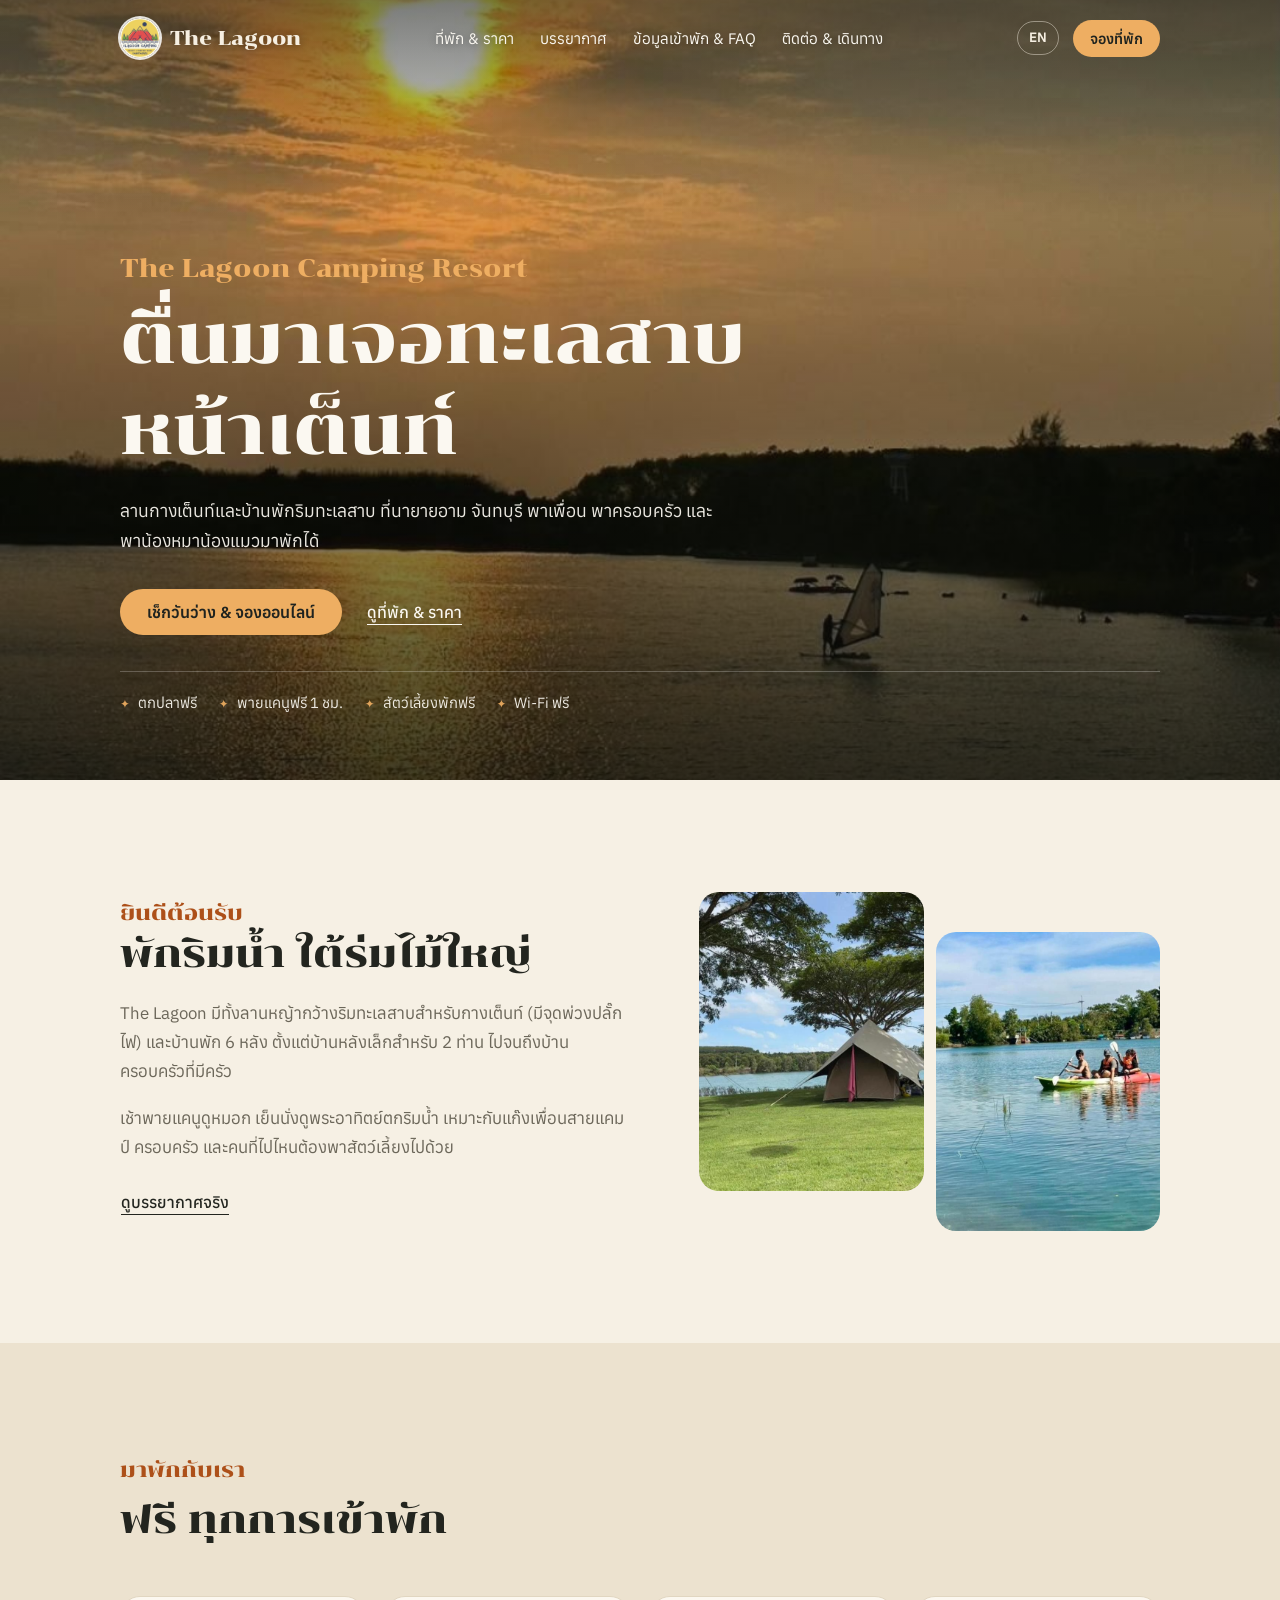
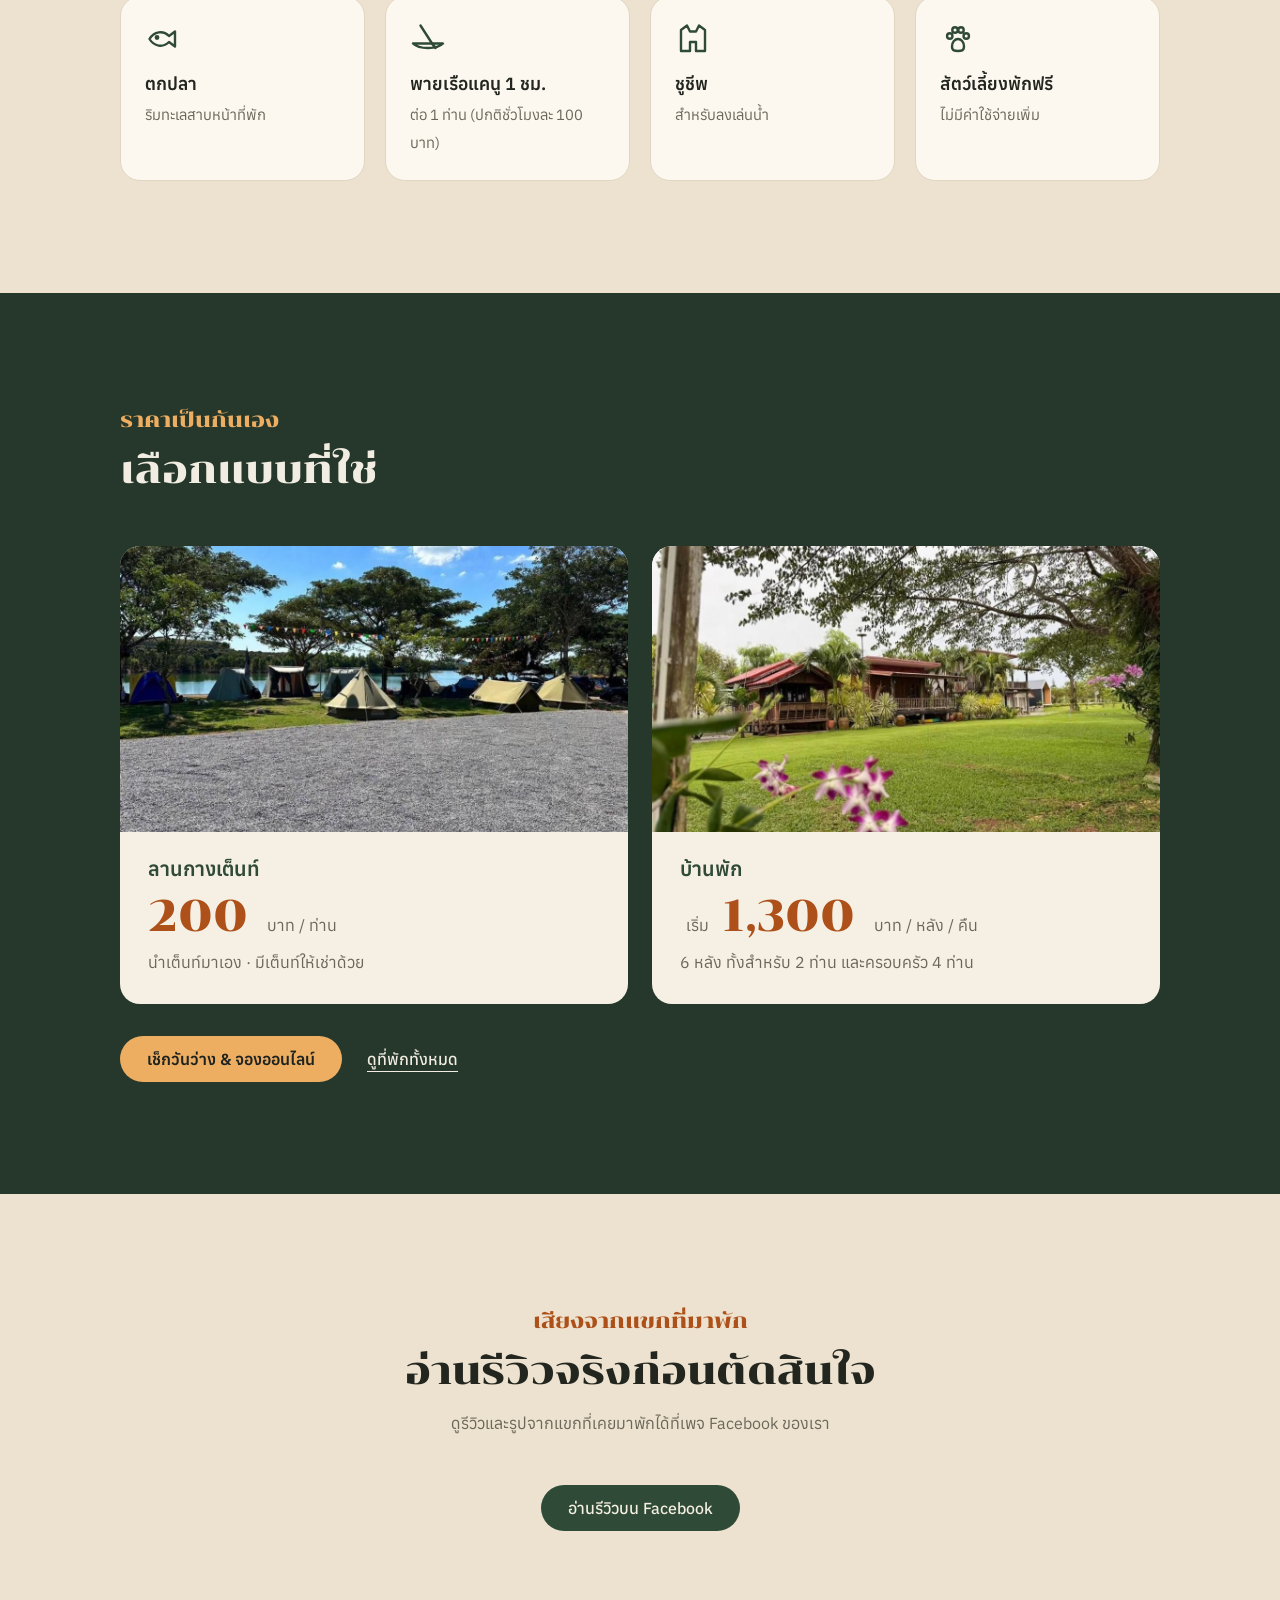
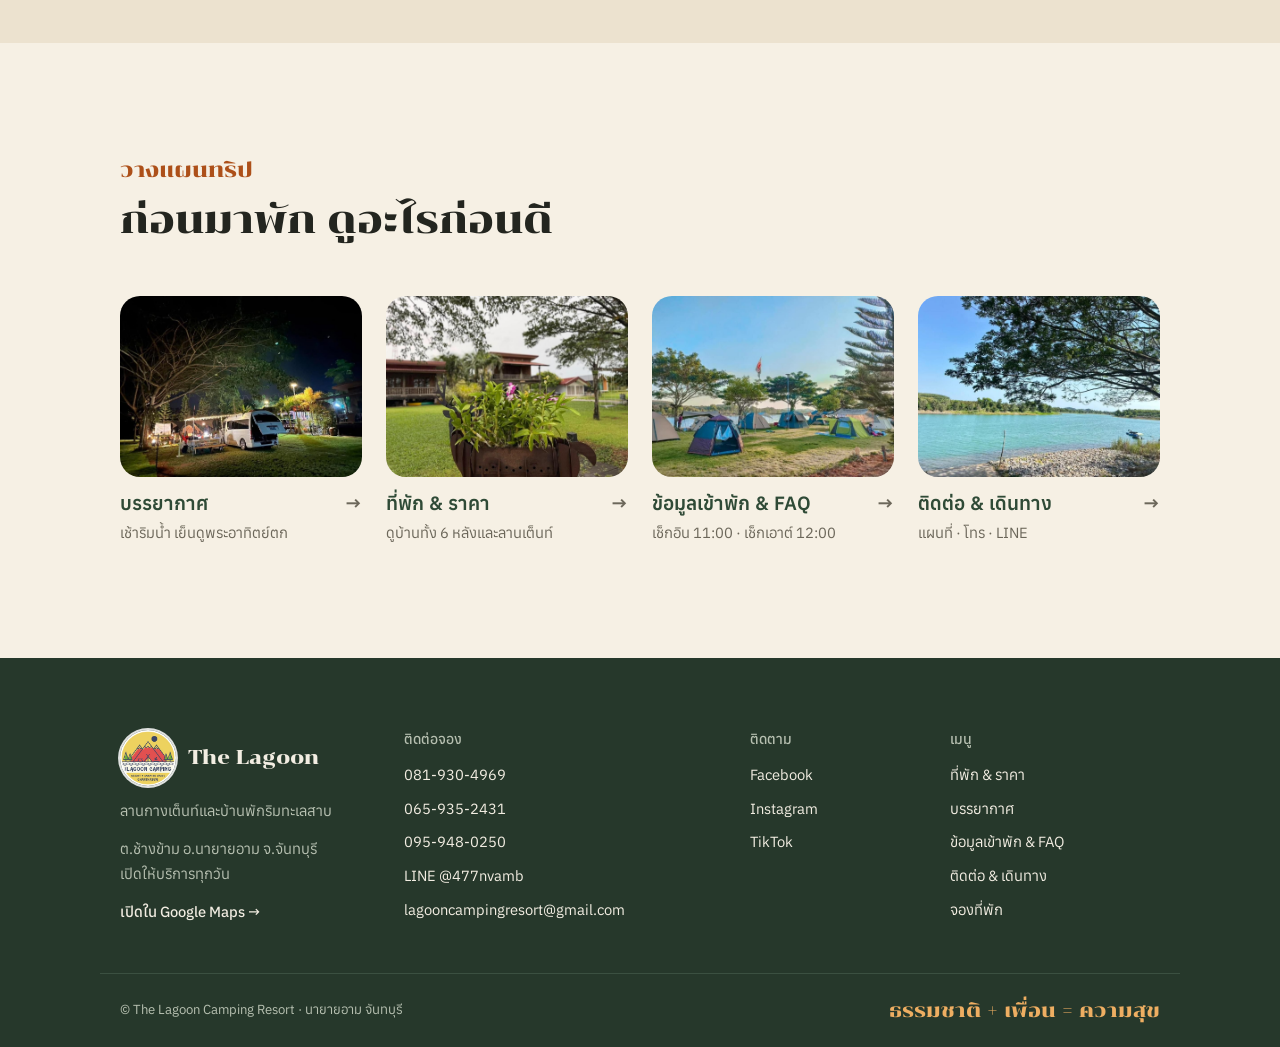
==== index.html @ 9f471dd5 "เว็บใหม่: หน้าภาษาไทย + ข้อมูลกลาง (data.js) + เมนูรวมไฟล์เดียว (layout.js) Co-Authored-By: Claude O" ====
<!doctype html>
<html lang="th">
<head>
  <meta charset="utf-8">
  <meta name="viewport" content="width=device-width, initial-scale=1">
  <title>The Lagoon Camping Resort | ลานกางเต็นท์และบ้านพักริมทะเลสาบ นายายอาม จันทบุรี</title>
  <meta name="description" content="ลานกางเต็นท์และบ้านพักริมทะเลสาบ ที่นายายอาม จันทบุรี ตกปลา พายแคนูฟรี พาสัตว์เลี้ยงมาพักได้ จองออนไลน์ หรือโทร 081-930-4969">
  <link rel="alternate" hreflang="th" href="https://lagooncamping.github.io/">
  <link rel="alternate" hreflang="en" href="https://lagooncamping.github.io/en/">
  <link rel="alternate" hreflang="x-default" href="https://lagooncamping.github.io/">
  <meta property="og:title" content="The Lagoon Camping Resort">
  <meta property="og:description" content="ลานกางเต็นท์และบ้านพักริมทะเลสาบ นายายอาม จันทบุรี">
  <meta property="og:image" content="https://lagooncamping.github.io/img/sunset.jpg">
  <meta property="og:type" content="website">
  <meta property="og:locale" content="th_TH">

  <link rel="icon" type="image/png" sizes="32x32" href="img/favicon-32.png">
  <link rel="icon" type="image/png" sizes="192x192" href="img/favicon-192.png">
  <link rel="apple-touch-icon" href="img/apple-touch-icon.png">
  <link rel="preconnect" href="https://fonts.googleapis.com">
  <link rel="preconnect" href="https://fonts.gstatic.com" crossorigin>
  <link rel="stylesheet" href="https://fonts.googleapis.com/css2?family=Anuphan:wght@300;400;500;600&family=Chonburi&display=swap">
  <link rel="stylesheet" href="css/style.css">

  <!-- ข้อมูลธุรกิจสำหรับ Google (ให้ขึ้นข้อมูลร้านในผลค้นหา) -->
  <script type="application/ld+json">
  {
    "@context": "https://schema.org",
    "@type": "Campground",
    "name": "The Lagoon Camping Resort",
    "description": "ลานกางเต็นท์และบ้านพักริมทะเลสาบ นายายอาม จันทบุรี",
    "url": "https://lagooncamping.github.io/",
    "image": "https://lagooncamping.github.io/img/sunset.jpg",
    "telephone": "+66819304969",
    "email": "lagooncampingresort@gmail.com",
    "address": {
      "@type": "PostalAddress",
      "addressLocality": "ช้างข้าม, นายายอาม",
      "addressRegion": "จันทบุรี",
      "addressCountry": "TH"
    },
    "hasMap": "https://goo.gl/maps/8mGhpGAEaRzAJNGq6",
    "checkinTime": "11:00",
    "checkoutTime": "12:00",
    "petsAllowed": true,
    "priceRange": "฿200–฿3,000",
    "amenityFeature": [
      { "@type": "LocationFeatureSpecification", "name": "Wi-Fi ฟรี", "value": true },
      { "@type": "LocationFeatureSpecification", "name": "เรือแคนู", "value": true },
      { "@type": "LocationFeatureSpecification", "name": "ตกปลา", "value": true }
    ],
    "sameAs": [
      "https://www.facebook.com/TheLagoonCampingResort",
      "https://www.instagram.com/thelagooncampingresort",
      "https://www.tiktok.com/@lagooncampingreso"
    ]
  }
  </script>
</head>
<!-- เมนูด้านบนและท้ายเว็บ สร้างโดย js/layout.js (แก้ที่นั่นที่เดียว) -->
<body data-page="home" data-root="">

  <header class="hero">
    <div class="wrap hero-text">
      <p class="hero-name">The Lagoon Camping Resort</p>
      <h1>ตื่นมาเจอ<span class="nw">ทะเลสาบ</span><br><span class="nw">หน้าเต็นท์</span></h1>
      <p class="lead">ลานกางเต็นท์และบ้านพักริมทะเลสาบ ที่<span class="nw">นายายอาม</span> <span class="nw">จันทบุรี</span> พาเพื่อน พาครอบครัว และพาน้องหมาน้องแมวมาพักได้</p>
      <div class="btns">
        <a class="btn btn-sun" href="booking.html">เช็กวันว่าง &amp; จองออนไลน์</a>
        <a class="btn btn-ghost" href="rooms.html">ดูที่พัก &amp; ราคา</a>
      </div>
      <ul class="hero-facts">
        <li>ตกปลาฟรี</li>
        <li>พายแคนูฟรี 1 ชม.</li>
        <li>สัตว์เลี้ยงพักฟรี</li>
        <li>Wi‑Fi ฟรี</li>
      </ul>
    </div>
  </header>

  <main>
    <!-- ===== แนะนำ ===== -->
    <section aria-labelledby="intro-h">
      <div class="wrap intro-grid">
        <div>
          <span class="eyebrow">ยินดีต้อนรับ</span>
          <h2 id="intro-h">พักริมน้ำ ใต้ร่มไม้ใหญ่</h2>
          <p>The Lagoon มีทั้งลานหญ้ากว้างริมทะเลสาบสำหรับกางเต็นท์ (มีจุดพ่วงปลั๊กไฟ) และบ้านพัก 6 หลัง ตั้งแต่บ้านหลังเล็กสำหรับ 2 ท่าน ไปจนถึงบ้านครอบครัวที่มีครัว</p>
          <p>เช้าพายแคนูดูหมอก เย็นนั่งดูพระอาทิตย์ตกริมน้ำ เหมาะกับแก๊งเพื่อนสายแคมป์ ครอบครัว และคนที่ไปไหนต้องพาสัตว์เลี้ยงไปด้วย</p>
          <div class="btns"><a class="btn btn-ghost" href="gallery.html">ดูบรรยากาศจริง</a></div>
        </div>
        <div class="intro-photos">
          <img src="img/bell-tent.jpg" alt="เต็นท์ใต้ต้นไม้ใหญ่ริมทะเลสาบ" loading="lazy">
          <img src="img/kayak.jpg" alt="พายเรือแคนูในทะเลสาบ" loading="lazy">
        </div>
      </div>
    </section>

    <!-- ===== ของฟรี ===== -->
    <section class="band" aria-labelledby="free-h">
      <div class="wrap">
        <div class="head">
          <span class="eyebrow">มาพักกับเรา</span>
          <h2 id="free-h">ฟรี ทุกการเข้าพัก</h2>
        </div>
        <div class="free-items">
          <div class="item">
            <svg viewBox="0 0 24 24" fill="none" stroke="currentColor" stroke-width="1.6" stroke-linecap="round" stroke-linejoin="round" aria-hidden="true"><path d="M3 12c3-5 9-6 13-2l4-3v10l-4-3c-4 4-10 3-13-2z"/><circle cx="8" cy="11" r=".8"/></svg>
            <strong>ตกปลา</strong><span>ริมทะเลสาบหน้าที่พัก</span>
          </div>
          <div class="item">
            <svg viewBox="0 0 24 24" fill="none" stroke="currentColor" stroke-width="1.6" stroke-linecap="round" stroke-linejoin="round" aria-hidden="true"><path d="M2 15c4 4 16 4 20 0z"/><path d="M7 3l9 14M15 15l2 3"/></svg>
            <strong>พายเรือแคนู 1 ชม.</strong><span>ต่อ 1 ท่าน (ปกติชั่วโมงละ 100 บาท)</span>
          </div>
          <div class="item">
            <svg viewBox="0 0 24 24" fill="none" stroke="currentColor" stroke-width="1.6" stroke-linecap="round" stroke-linejoin="round" aria-hidden="true"><path d="M8 3L4 6v14h6v-6h4v6h6V6l-4-3-2 4h-4z"/></svg>
            <strong>ชูชีพ</strong><span>สำหรับลงเล่นน้ำ</span>
          </div>
          <div class="item">
            <svg viewBox="0 0 24 24" fill="none" stroke="currentColor" stroke-width="1.6" stroke-linecap="round" stroke-linejoin="round" aria-hidden="true"><circle cx="6.5" cy="10" r="1.8"/><circle cx="10" cy="6" r="1.8"/><circle cx="14" cy="6" r="1.8"/><circle cx="17.5" cy="10" r="1.8"/><path d="M8 17c0-3 2-5 4-5s4 2 4 5-2 3-4 3-4 0-4-3z"/></svg>
            <strong>สัตว์เลี้ยงพักฟรี</strong><span>ไม่มีค่าใช้จ่ายเพิ่ม</span>
          </div>
        </div>
      </div>
    </section>

    <!-- ===== ราคาแบบย่อ (ตัวเลขเติมจาก js/data.js) ===== -->
    <section class="rates" aria-labelledby="rates-h">
      <div class="wrap">
        <div class="head">
          <span class="eyebrow">ราคาเป็นกันเอง</span>
          <h2 id="rates-h">เลือกแบบที่ใช่</h2>
        </div>
        <div class="rate-cards">
          <a class="rate-card" href="rooms.html#camping">
            <img src="img/tent-field.jpg" alt="ลานกางเต็นท์ริมทะเลสาบ" loading="lazy">
            <div>
              <h3>ลานกางเต็นท์</h3>
              <p class="baht"><span data-fill="camping">200</span> <small>บาท / ท่าน</small></p>
              <p>นำเต็นท์มาเอง · มีเต็นท์ให้เช่าด้วย</p>
            </div>
          </a>
          <a class="rate-card" href="rooms.html#houses">
            <img src="img/houses.jpg" alt="บ้านพักไม้ริมสนามหญ้า" loading="lazy">
            <div>
              <h3>บ้านพัก</h3>
              <p class="baht"><small>เริ่ม</small> <span data-fill="from">1,300</span> <small>บาท / หลัง / คืน</small></p>
              <p>6 หลัง ทั้งสำหรับ 2 ท่าน และครอบครัว 4 ท่าน</p>
            </div>
          </a>
        </div>
        <div class="btns">
          <a class="btn btn-sun" href="booking.html">เช็กวันว่าง &amp; จองออนไลน์</a>
          <a class="btn btn-ghost" href="rooms.html">ดูที่พักทั้งหมด</a>
        </div>
      </div>
    </section>

    <!-- ===== รีวิว: ลิงก์ไปรีวิวจริงบน Facebook (ห้ามแต่งรีวิวขึ้นเอง) ===== -->
    <section class="reviews band" aria-labelledby="reviews-h">
      <div class="wrap">
        <div class="head">
          <span class="eyebrow">เสียงจากแขกที่มาพัก</span>
          <h2 id="reviews-h">อ่านรีวิวจริงก่อนตัดสินใจ</h2>
          <p>ดูรีวิวและรูปจากแขกที่เคยมาพักได้ที่เพจ Facebook ของเรา</p>
        </div>
        <div class="btns">
          <a class="btn btn-primary" href="https://www.facebook.com/TheLagoonCampingResort/reviews" target="_blank" rel="noopener">อ่านรีวิวบน Facebook</a>
        </div>
      </div>
    </section>

    <!-- ===== การ์ดลิงก์ไปหน้าอื่น ===== -->
    <section aria-labelledby="explore-h">
      <div class="wrap">
        <div class="head">
          <span class="eyebrow">วางแผนทริป</span>
          <h2 id="explore-h">ก่อนมาพัก ดูอะไรก่อนดี</h2>
        </div>
        <div class="teasers">
          <a class="teaser" href="gallery.html">
            <img src="img/night.jpg" alt="ลานแคมป์ยามค่ำคืนประดับไฟ" loading="lazy">
            <h3>บรรยากาศ</h3>
            <p>เช้าริมน้ำ เย็นดูพระอาทิตย์ตก</p>
          </a>
          <a class="teaser" href="rooms.html">
            <img src="img/house-orchid.jpg" alt="บ้านพักไม้" loading="lazy">
            <h3>ที่พัก &amp; ราคา</h3>
            <p>ดูบ้านทั้ง 6 หลังและลานเต็นท์</p>
          </a>
          <a class="teaser" href="stay.html">
            <img src="img/tents-lawn.jpg" alt="ลานเต็นท์ยามเช้าริมทะเลสาบ" loading="lazy">
            <h3>ข้อมูลเข้าพัก &amp; FAQ</h3>
            <p>เช็กอิน <span data-fill="checkin">11:00</span> · เช็กเอาต์ <span data-fill="checkout">12:00</span></p>
          </a>
          <a class="teaser" href="contact.html">
            <img src="img/lake-view.jpg" alt="วิวทะเลสาบน้ำสีฟ้าใต้ร่มไม้" loading="lazy">
            <h3>ติดต่อ &amp; เดินทาง</h3>
            <p>แผนที่ · โทร · LINE</p>
          </a>
        </div>
      </div>
    </section>
  </main>

  <script src="js/data.js"></script>
  <script src="js/layout.js"></script>
</body>
</html>
---- css/style.css ----
/* =========================================================
   The Lagoon Camping Resort — สไตล์หลัก (โทนอบอุ่น ธรรมชาติ)
   สีทั้งหมดอยู่ใน :root ด้านล่าง แก้ที่นี่ที่เดียวเปลี่ยนทั้งเว็บ
   ========================================================= */

:root {
  --bg: #f6f0e4;        /* ครีมผ้าเต็นท์ */
  --surface: #fcf8f0;   /* พื้นการ์ด */
  --sand: #ece2cf;      /* พื้นแถบสลับ สีทราย */
  --ink: #23251f;       /* ตัวหนังสือหลัก */
  --muted: #6c675a;     /* ตัวหนังสือรอง */
  --line: #e1d6c1;      /* เส้นแบ่ง */
  --forest: #2f4a36;    /* เขียวป่า: ลิงก์ ปุ่มหลัก */
  --wood: #7b5a3c;      /* น้ำตาลไม้ */
  --plate: #26382b;     /* พื้นท้ายเว็บ/แถบราคา */
  --plate-ink: #f2ede2;
  --plate-muted: #b7c0b1;
  --plate-line: #3b5041;
  --sun: #eeae62;       /* ส้มพระอาทิตย์ตก: ปุ่มจอง */
  --clay: #ad5019;      /* ส้มดินเผา: ตัวเลขราคา หัวข้อเล็ก */
  --nav-bg: #213a2b;
  --nav-ink: #f6efe2;
  --radius: 20px;

  --font: "Anuphan", "IBM Plex Sans Thai", system-ui, -apple-system, "Segoe UI", sans-serif;
  --font-display: "Chonburi", "Anuphan", serif;
  color-scheme: light;
}
/* หน้าภาษาอังกฤษ: หัวข้อใช้ฟอนต์ Fraunces (serif อบอุ่น) */
:root:lang(en) { --font-display: "Fraunces", Georgia, serif; }

@media (prefers-color-scheme: dark) {
  :root {
    --bg: #141613;
    --surface: #1c1f1b;
    --sand: #191c18;
    --ink: #ece8df;
    --muted: #a8a596;
    --line: #2f332d;
    --forest: #a3c6a1;
    --wood: #c9a27c;
    --plate: #1c1f1b;
    --plate-ink: #ece8df;
    --plate-muted: #a8a596;
    --plate-line: #2f332d;
    --clay: #eb9a5c;
    --nav-bg: #10130f;
    --nav-ink: #ece8df;
    color-scheme: dark;
  }
}

/* ---------- พื้นฐาน ---------- */
* { box-sizing: border-box; }
[hidden] { display: none !important; }
html { scroll-behavior: smooth; scroll-padding-top: 72px; }
body {
  margin: 0;
  background: var(--bg);
  color: var(--ink);
  font-family: var(--font);
  font-size: 16px;
  line-height: 1.75;
  -webkit-font-smoothing: antialiased;
}
img { max-width: 100%; }
a { color: var(--forest); }
:focus-visible { outline: 2px solid var(--forest); outline-offset: 3px; border-radius: 2px; }
.wrap { max-width: 1080px; margin: 0 auto; padding-inline: 20px; }

h1, h2, h3 { line-height: 1.3; text-wrap: balance; margin: 0; font-weight: 500; }
h1, h2 { font-family: var(--font-display); font-weight: 400; line-height: 1.4; }
h2 { font-size: clamp(1.6rem, 4vw, 2.4rem); }
:lang(en) h1, :lang(en) h2 { font-weight: 500; line-height: 1.2; letter-spacing: -.01em; }
section { padding-block: clamp(64px, 10vw, 112px); }
main > section + section { border-top: 1px solid var(--line); }
main > .band + section, main > section + .band { border-top: 0; }

.eyebrow { font-family: var(--font-display); font-size: clamp(1.1rem, 2.4vw, 1.3rem); line-height: 1.4; color: var(--clay); }
/* ภาษาอังกฤษ: หัวข้อเล็กตัวพิมพ์ใหญ่ยืดระยะ (ภาษาไทยห้ามยืด สระจะลอย) */
.eyebrow:lang(en) { font-family: var(--font); font-size: .78rem; font-weight: 600; letter-spacing: .16em; text-transform: uppercase; }
.nw { white-space: nowrap; }
.head { display: flex; flex-direction: column; gap: 10px; margin-bottom: 48px; max-width: 660px; }
.head p { color: var(--muted); margin: 0; }

/* ---------- ปุ่ม ---------- */
.btns { display: flex; flex-wrap: wrap; gap: 12px 24px; align-items: center; }
.btn {
  display: inline-flex; align-items: center; gap: 8px;
  padding: 12px 26px; border-radius: 999px;
  font: 500 1rem var(--font); text-decoration: none;
  border: 1px solid transparent; cursor: pointer; transition: opacity .2s;
}
.btn-primary { background: var(--forest); color: var(--bg); }
.btn-primary:hover { opacity: .88; }
.btn-sun { background: var(--sun); color: #1f231f; font-weight: 600; }
.btn-ghost { padding-inline: 0; color: var(--ink); text-decoration: underline; text-underline-offset: 6px; text-decoration-thickness: 1px; }
.btn-small { padding: 8px 16px; font-size: .9rem; }

/* ---------- เมนูด้านบน (สร้างโดย js/layout.js) ---------- */
.nav { position: sticky; top: 0; z-index: 10; background: var(--nav-bg); color: var(--nav-ink); transition: transform .25s ease; }
.nav :focus-visible { outline-color: var(--nav-ink); }
.nav.is-hidden { transform: translateY(-100%); }
.nav .wrap { display: flex; align-items: center; justify-content: space-between; gap: 16px; padding-block: 12px; }
.brand { font-family: "Chonburi", serif; font-size: 1.25rem; text-decoration: none; color: var(--ink); display: inline-flex; align-items: center; gap: 10px; }
.brand::before {
  content: ""; flex: none; width: 40px; height: 40px; border-radius: 50%;
  background: url(../img/favicon-192.png) center / cover no-repeat;
  box-shadow: 0 0 0 2px rgba(255, 255, 255, .85);
}
.nav .brand { color: var(--nav-ink); }
.nav ul { display: flex; gap: 26px; list-style: none; margin: 0; padding: 0; }
.nav ul a { text-decoration: none; color: color-mix(in srgb, var(--nav-ink) 80%, transparent); font-size: .95rem; white-space: nowrap; }
.nav ul a:hover { color: var(--nav-ink); }
.nav ul a[aria-current="page"] { color: var(--nav-ink); text-decoration: underline 2px var(--sun); text-underline-offset: 8px; }
.nav-end { display: flex; align-items: center; gap: 14px; }
.nav .btn-primary { background: var(--sun); color: #1f231f; font-weight: 600; }
.lang {
  color: var(--nav-ink); text-decoration: none; font-size: .85rem; font-weight: 600;
  border: 1px solid color-mix(in srgb, var(--nav-ink) 45%, transparent); border-radius: 999px; padding: 4px 11px;
}
.lang:hover { background: color-mix(in srgb, var(--nav-ink) 14%, transparent); }

/* หน้าแรก: เมนูโปร่งใสลอยบนรูปปก */
.nav-over { position: fixed; left: 0; right: 0; background: transparent; transition: transform .25s ease, background-color .3s ease, box-shadow .3s ease; }
.nav-over .wrap { padding-block: 18px; transition: padding .3s ease; }
.nav-over.is-solid { background: var(--nav-bg); box-shadow: 0 2px 16px rgba(0,0,0,.18); }
.nav-over.is-solid .wrap { padding-block: 12px; }
.nav-over:not(.is-solid) .brand, .nav-over:not(.is-solid) ul a { text-shadow: 0 1px 8px rgba(0,0,0,.4); }
.nav-over:not(.is-solid) ul a { color: #fbf8f1; }

/* มือถือ: เมนูย้ายลงแถวที่สอง เลื่อนซ้าย-ขวาได้ */
@media (max-width: 900px) {
  .nav .wrap { flex-wrap: wrap; row-gap: 0; padding-block: 8px 2px; }
  .nav-over .wrap, .nav-over.is-solid .wrap { padding-block: 8px 2px; }
  .nav .btn-small { padding: 6px 14px; }
  .nav ul { order: 3; width: 100%; gap: 18px; overflow-x: auto; scrollbar-width: none; padding-block: 4px 6px; }
  .nav ul::-webkit-scrollbar { display: none; }
  .nav ul a { font-size: .88rem; }
}
@media (max-width: 380px) { .brand { font-size: 1.1rem; } .brand::before { width: 34px; height: 34px; } .nav-end { gap: 8px; } }

/* ---------- ปุ่มติดต่อลอย (มือถือเท่านั้น) ---------- */
.fab { display: none; }
@media (max-width: 720px) {
  .fab {
    position: fixed; right: 14px; bottom: calc(14px + env(safe-area-inset-bottom)); z-index: 15;
    display: flex; gap: 8px;
  }
  .fab a {
    display: inline-flex; align-items: center; gap: 6px; padding: 10px 16px; border-radius: 999px;
    background: var(--forest); color: var(--bg); text-decoration: none; font-weight: 600; font-size: .92rem;
    box-shadow: 0 6px 20px rgba(0,0,0,.22);
  }
  .fab .fab-line { background: #06c755; color: #fff; }
  .fab svg { width: 18px; height: 18px; }
  .site-footer { padding-bottom: 72px; }
}

/* ---------- ภาพปก ---------- */
.hero {
  position: relative; overflow: hidden;
  min-height: min(90svh, 780px);
  display: flex; align-items: flex-end;
  background: #1a1a14 url(../img/sunset.jpg) center 40% / cover no-repeat;
  color: #fbf8f1;
}
.hero::before {
  content: ""; position: absolute; inset: 0;
  background:
    linear-gradient(to bottom, rgba(12,14,10,.55), rgba(12,14,10,0) 28%),
    linear-gradient(to top, rgba(12,14,10,.78), rgba(12,14,10,.2) 60%, rgba(12,14,10,0));
}
.hero-text { position: relative; z-index: 2; width: 100%; padding-block: 140px 64px; }
.hero-name { margin: 0 0 6px; font-family: var(--font-display); font-size: clamp(1.2rem, 3vw, 1.6rem); color: var(--sun); line-height: 1.4; }
.hero-name:lang(en), :lang(en) .hero-name { font-style: italic; }
.hero h1 { font-size: clamp(2.2rem, 7vw, 4.4rem); line-height: 1.3; color: #fbf8f1; }
.hero .lead { font-size: 1.1rem; margin: 20px 0 32px; max-width: 34em; opacity: .93; }
.hero .btn-ghost { color: #fbf8f1; }
/* แถบจุดเด่นใต้ปุ่ม */
.hero-facts { display: flex; flex-wrap: wrap; gap: 6px 22px; list-style: none; margin: 36px 0 0; padding: 18px 0 0; border-top: 1px solid rgba(255,255,255,.25); font-size: .92rem; opacity: .92; }
.hero-facts li::before { content: "✦"; color: var(--sun); margin-right: 8px; font-size: .8em; }

/* ---------- แนะนำสั้นๆ (หน้าแรก) ---------- */
.intro-grid { display: grid; grid-template-columns: 1.1fr 1fr; gap: clamp(32px, 6vw, 72px); align-items: center; }
@media (max-width: 820px) { .intro-grid { grid-template-columns: 1fr; } }
.intro-grid p { color: var(--muted); font-size: 1.05rem; }
.intro-photos { display: grid; grid-template-columns: 1fr 1fr; gap: 12px; }
.intro-photos img { width: 100%; aspect-ratio: 3 / 4; object-fit: cover; border-radius: var(--radius); display: block; }
.intro-photos img:last-child { margin-top: 40px; }

/* ---------- ของฟรี / กิจกรรม ---------- */
.free-items { display: grid; grid-template-columns: repeat(4, 1fr); gap: 20px; }
@media (max-width: 900px) { .free-items { grid-template-columns: repeat(2, 1fr); gap: 16px; } }
@media (max-width: 420px) { .free-items { grid-template-columns: 1fr; gap: 12px; } }
.item { min-width: 0; padding: 24px; background: var(--surface); border: 1px solid var(--line); border-radius: var(--radius); }
.item svg { display: block; width: 36px; height: 36px; margin-bottom: 12px; color: var(--forest); }
.item strong { display: block; font-weight: 600; font-size: 1.1rem; }
.item span { color: var(--muted); font-size: .92rem; }

/* แถบพื้นสีทราย */
.band { background: var(--sand); }

/* ---------- ราคาแบบย่อ (แถบสีเขียว) ---------- */
.rates { background: var(--plate); color: var(--plate-ink); }
.rates .eyebrow { color: var(--sun); }
.rates h2 { color: var(--plate-ink); }
.rate-cards { display: grid; grid-template-columns: repeat(2, 1fr); gap: 24px; }
@media (max-width: 720px) { .rate-cards { grid-template-columns: 1fr; } }
.rate-card { display: flex; flex-direction: column; min-width: 0; overflow: hidden; background: var(--bg); color: var(--ink); border-radius: var(--radius); text-decoration: none; }
.rate-card img { width: 100%; aspect-ratio: 16 / 9; object-fit: cover; display: block; transition: opacity .3s; }
.rate-card:hover img { opacity: .9; }
.rate-card div { padding: 24px 28px 28px; }
.rate-card h3 { font-size: 1.25rem; font-weight: 600; color: var(--forest); }
.rate-card .baht { margin: 4px 0; font-family: var(--font-display); font-size: clamp(2.2rem, 5vw, 2.8rem); line-height: 1.3; color: var(--clay); }
.rate-card .baht small { font-family: var(--font); font-size: 1rem; color: var(--muted); }
.rate-card p { margin: 0; color: var(--muted); }
.rates .btns { margin-top: 32px; }
.rates .btn-ghost { color: var(--plate-ink); }

/* ---------- การ์ดลิงก์ ---------- */
.teasers { display: grid; grid-template-columns: repeat(4, 1fr); gap: 40px 24px; }
@media (max-width: 900px) { .teasers { grid-template-columns: repeat(2, 1fr); } }
@media (max-width: 540px) { .teasers { grid-template-columns: 1fr; } }
.teaser { display: block; min-width: 0; text-decoration: none; color: var(--ink); }
.teaser img { width: 100%; aspect-ratio: 4 / 3; object-fit: cover; border-radius: var(--radius); display: block; margin-bottom: 14px; transition: opacity .3s; }
.teaser:hover img { opacity: .85; }
.teaser h3 { display: flex; justify-content: space-between; gap: 12px; font-size: 1.2rem; font-weight: 600; color: var(--forest); }
.teaser h3::after { content: "→"; color: var(--muted); transition: transform .2s; }
.teaser:hover h3::after { transform: translateX(4px); color: var(--ink); }
.teaser p { margin: 4px 0 0; color: var(--muted); font-size: .92rem; }

/* ---------- รีวิว (ลิงก์ไปหน้ารีวิวจริงบน Facebook) ---------- */
.reviews { text-align: center; }
.reviews .head { margin-inline: auto; align-items: center; }
.reviews .btns { justify-content: center; }
.stars { font-size: 1.6rem; letter-spacing: .2em; color: var(--sun); }

/* ---------- หน้าย่อย ---------- */
.page h1 { font-size: clamp(1.8rem, 5vw, 2.6rem); color: var(--forest); }
.page > section:first-child { padding-top: clamp(40px, 7vw, 72px); }
.next {
  display: flex; flex-wrap: wrap; align-items: center; justify-content: space-between; gap: 16px 24px;
  margin-top: 64px; padding-top: 32px; border-top: 1px solid var(--line);
}
.next p { margin: 0; color: var(--muted); }

/* ---------- ที่พัก & ราคา ---------- */
.camp { display: grid; grid-template-columns: 1fr 1fr; gap: clamp(28px, 5vw, 56px); align-items: center; }
@media (max-width: 820px) { .camp { grid-template-columns: 1fr; } }
.camp img { width: 100%; aspect-ratio: 4 / 3; object-fit: cover; border-radius: var(--radius); display: block; }
.board h2, .board h3 { font-family: var(--font-display); font-size: 1.45rem; font-weight: 400; color: var(--forest); margin-bottom: 2px; }
.board .sub { color: var(--muted); font-size: .92rem; margin: 0 0 12px; }
.row { display: grid; grid-template-columns: 1fr auto; gap: 2px 16px; padding-block: 16px; border-top: 1px solid var(--line); }
.row .name { font-weight: 500; }
.row .detail { grid-column: 1 / -1; color: var(--muted); font-size: .9rem; }
.baht { font-variant-numeric: tabular-nums; white-space: nowrap; color: var(--clay); }
.row .baht { font-size: 1.2rem; font-weight: 600; }
.baht small { color: var(--muted); font-size: .8rem; font-weight: 400; margin-left: 6px; }

.rooms { display: grid; grid-template-columns: repeat(auto-fill, minmax(290px, 1fr)); gap: 40px 24px; }
.room { display: flex; flex-direction: column; min-width: 0; background: var(--surface); border: 1px solid var(--line); border-radius: var(--radius); overflow: hidden; }
.room img { width: 100%; aspect-ratio: 4 / 3; object-fit: cover; display: block; }
.room-body { padding: 20px 22px 22px; display: flex; flex-direction: column; gap: 6px; flex: 1; }
.room h3 { font-size: 1.25rem; font-weight: 600; color: var(--forest); }
.room .meta { display: flex; flex-wrap: wrap; gap: 6px; margin: 2px 0 4px; padding: 0; list-style: none; }
.room .meta li { font-size: .82rem; color: var(--wood); background: color-mix(in srgb, var(--wood) 12%, transparent); padding: 2px 10px; border-radius: 999px; }
.room .count { font-size: .85rem; color: var(--muted); margin: 0; }
.room .price { margin: auto 0 0; padding-top: 12px; display: flex; justify-content: space-between; align-items: baseline; gap: 12px; flex-wrap: wrap; }
.room .price .baht { font-family: var(--font-display); font-size: 1.7rem; }
.note { margin-top: 40px; font-size: .9rem; color: var(--muted); border-left: 2px solid var(--forest); padding-left: 16px; }

/* ---------- แกลเลอรี ---------- */
.gallery { display: grid; grid-template-columns: repeat(4, 1fr); grid-auto-rows: 200px; gap: 12px; }
.gallery figure { margin: 0; position: relative; overflow: hidden; border-radius: var(--radius); min-width: 0; }
.gallery img { width: 100%; height: 100%; object-fit: cover; display: block; transition: transform .8s ease; }
.gallery figure:hover img { transform: scale(1.03); }
.gallery figcaption { position: absolute; inset: auto 0 0 0; padding: 28px 12px 10px; background: linear-gradient(to top, rgba(0,0,0,.55), transparent); color: #fff; font-size: .82rem; pointer-events: none; }
.gallery .big { grid-column: span 2; grid-row: span 2; }
.gallery .wide { grid-column: span 2; }
@media (max-width: 720px) { .gallery { grid-template-columns: repeat(2, 1fr); grid-auto-rows: 150px; } }

/* ---------- ข้อมูลเข้าพัก ---------- */
.stay-grid { display: grid; grid-template-columns: repeat(auto-fit, minmax(240px, 1fr)); gap: 48px; }
.stay-grid > div { min-width: 0; }
.label { font-size: .88rem; font-weight: 500; color: var(--muted); margin-bottom: 16px; font-family: var(--font); }
.ticks { list-style: none; margin: 0; padding: 0; }
.ticks li { padding-block: 10px; border-bottom: 1px solid var(--line); }
.ticks li:first-child { padding-top: 0; }
.times { display: grid; grid-template-columns: auto 1fr; gap: 10px 20px; align-items: baseline; margin: 0; }
.times dt { font-family: var(--font-display); font-size: 1.6rem; font-variant-numeric: tabular-nums; color: var(--forest); }
.times dd { margin: 0; color: var(--muted); }

/* FAQ: กดเปิด-ปิดได้ */
.faq { max-width: 760px; }
.faq details { border-bottom: 1px solid var(--line); }
.faq summary {
  list-style: none; cursor: pointer; padding: 18px 40px 18px 0; position: relative;
  font-weight: 500; font-size: 1.05rem;
}
.faq summary::-webkit-details-marker { display: none; }
.faq summary::after {
  content: "+"; position: absolute; right: 4px; top: 50%; transform: translateY(-50%);
  font-size: 1.5rem; color: var(--clay); transition: transform .2s;
}
.faq details[open] summary::after { transform: translateY(-50%) rotate(45deg); }
.faq details p { margin: 0 0 20px; color: var(--muted); }

/* ---------- ติดต่อ ---------- */
.contact-grid { display: grid; grid-template-columns: 1fr 1fr; gap: 64px; }
@media (max-width: 820px) { .contact-grid { grid-template-columns: 1fr; gap: 48px; } }
.card { min-width: 0; }
.phones { list-style: none; margin: 0 0 32px; padding: 0; display: grid; gap: 8px; }
.phones li { display: flex; justify-content: space-between; align-items: center; gap: 12px; flex-wrap: wrap; }
.phones a { font-size: 1.5rem; text-decoration: none; color: var(--ink); font-variant-numeric: tabular-nums; }
.phones a:hover { color: var(--forest); }
.copy { font: .82rem var(--font); border: 1px solid var(--line); background: transparent; color: var(--muted); padding: 4px 12px; border-radius: 4px; cursor: pointer; }
.copy:hover { color: var(--ink); border-color: var(--ink); }
.socials { display: grid; }
.socials a { display: flex; justify-content: space-between; gap: 12px; text-decoration: none; color: var(--ink); padding: 12px 0; border-top: 1px solid var(--line); overflow-wrap: anywhere; }
.socials a:hover span:first-child { color: var(--forest); }
.socials a span:last-child { color: var(--muted); font-size: .9rem; text-align: right; }
.address { font-size: 1.3rem; margin: 0 0 20px; }
.map-embed { width: 100%; aspect-ratio: 4 / 3; border: 0; border-radius: var(--radius); display: block; margin-bottom: 20px; background: var(--sand); }
.hint { color: var(--muted); font-size: .9rem; margin-top: 20px; }

/* ---------- ภาพขยาย (js/lightbox.js) ---------- */
.gallery img, .zoom, .slides img { cursor: zoom-in; }
.lightbox { width: 100vw; height: 100dvh; max-width: none; max-height: none; margin: 0; padding: 0; border: 0; background: #0b0d0a; color: #f1ede3; }
.lightbox::backdrop { background: #0b0d0a; }
.lightbox figure { margin: 0; height: 100%; padding: 60px 16px 48px; display: flex; flex-direction: column; align-items: center; justify-content: center; gap: 14px; }
/* รูปต้นฉบับความละเอียดไม่สูง — จำกัดไม่ให้ขยายจนแตก */
.lightbox img { max-width: min(100%, 900px); max-height: min(calc(100dvh - 150px), 640px); object-fit: contain; border-radius: 4px; }
.lightbox figcaption { font-size: .95rem; text-align: center; }
.lb-count { position: absolute; top: 22px; left: 0; right: 0; margin: 0; text-align: center; font-size: .85rem; opacity: .8; pointer-events: none; }
.lightbox button { position: absolute; width: 46px; height: 46px; border: 0; border-radius: 50%; background: rgba(255,255,255,.14); color: #fff; font: inherit; font-size: 1.6rem; line-height: 1; cursor: pointer; }
.lightbox button:hover { background: rgba(255,255,255,.26); }
.lightbox :focus-visible { outline-color: #f1ede3; }
.lb-close { top: 12px; right: 12px; }
.lb-prev, .lb-next { top: 50%; transform: translateY(-50%); }
.lb-prev { left: 12px; }
.lb-next { right: 12px; }
.lightbox.single .lb-prev, .lightbox.single .lb-next { display: none; }
@media (max-width: 600px) { .lightbox figure { padding-bottom: 80px; } .lb-prev, .lb-next { top: auto; bottom: 16px; transform: none; } }
html:has(.lightbox[open]) { overflow: hidden; }

/* ---------- ท้ายเว็บ (สร้างโดย js/layout.js) ---------- */
.site-footer { background: var(--plate); color: var(--plate-muted); font-size: .92rem; padding-top: clamp(48px, 8vw, 72px); }
.site-footer a { color: var(--plate-ink); text-decoration: none; }
.site-footer a:hover { text-decoration: underline; text-underline-offset: 4px; }
.site-footer :focus-visible { outline-color: var(--plate-ink); }
.footer-grid { display: grid; grid-template-columns: 1.2fr 1.5fr .8fr 1fr; gap: 40px 32px; }
.footer-grid > div { min-width: 0; }
.site-footer .brand { color: var(--plate-ink); gap: 12px; margin-bottom: 12px; }
.footer-brand .brand::before { width: 56px; height: 56px; }
.footer-brand p { margin: 0 0 12px; }
.footer-map { font-weight: 500; }
.site-footer h2 { font: 500 .88rem var(--font); color: var(--plate-muted); margin: 0 0 14px; letter-spacing: 0; }
.site-footer ul { list-style: none; margin: 0; padding: 0; display: grid; gap: 8px; }
.site-footer li { overflow-wrap: anywhere; }
.footer-bottom { display: flex; justify-content: space-between; gap: 8px 16px; flex-wrap: wrap; align-items: center; margin-top: 48px; padding-block: 20px; border-top: 1px solid var(--plate-line); font-size: .82rem; }
.slogan { font-family: var(--font-display); font-size: 1.2rem; color: var(--sun); }
@media (max-width: 820px) { .footer-grid { grid-template-columns: 1fr 1fr; } .footer-brand { grid-column: 1 / -1; } }
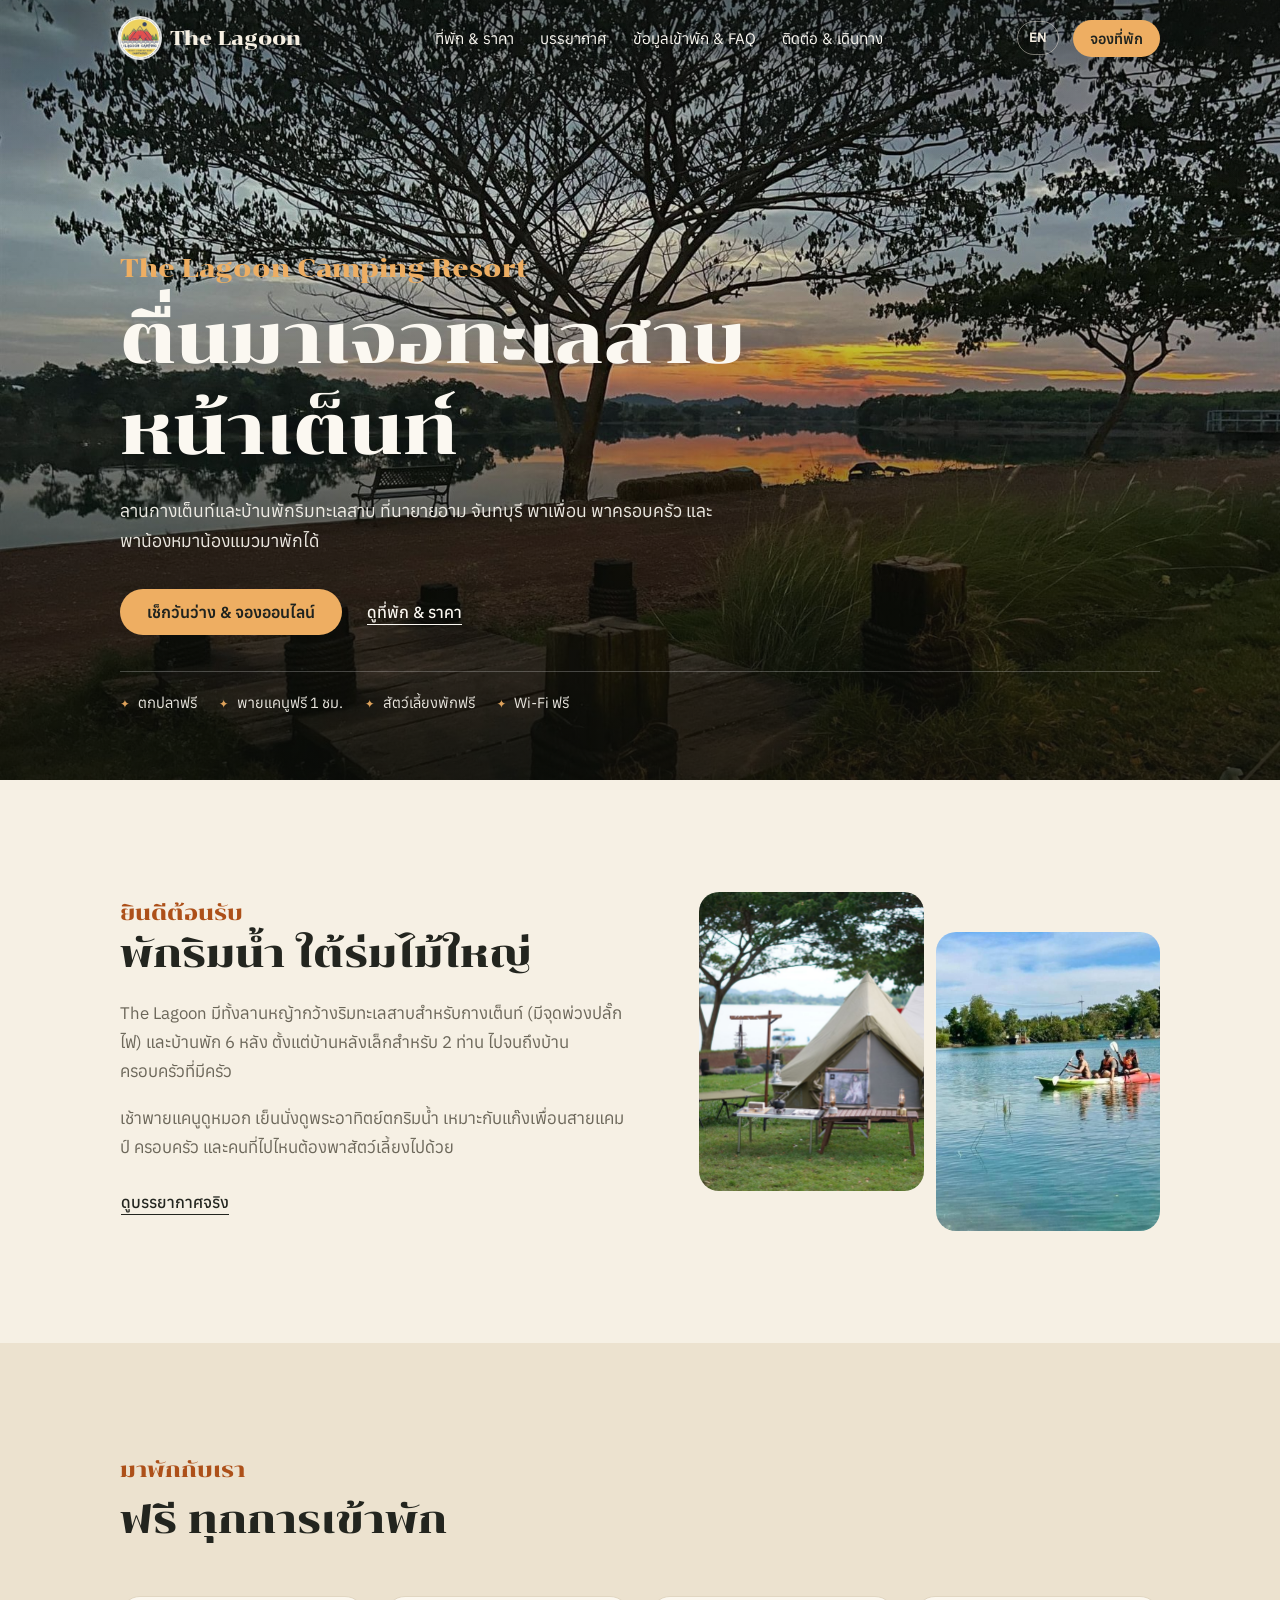
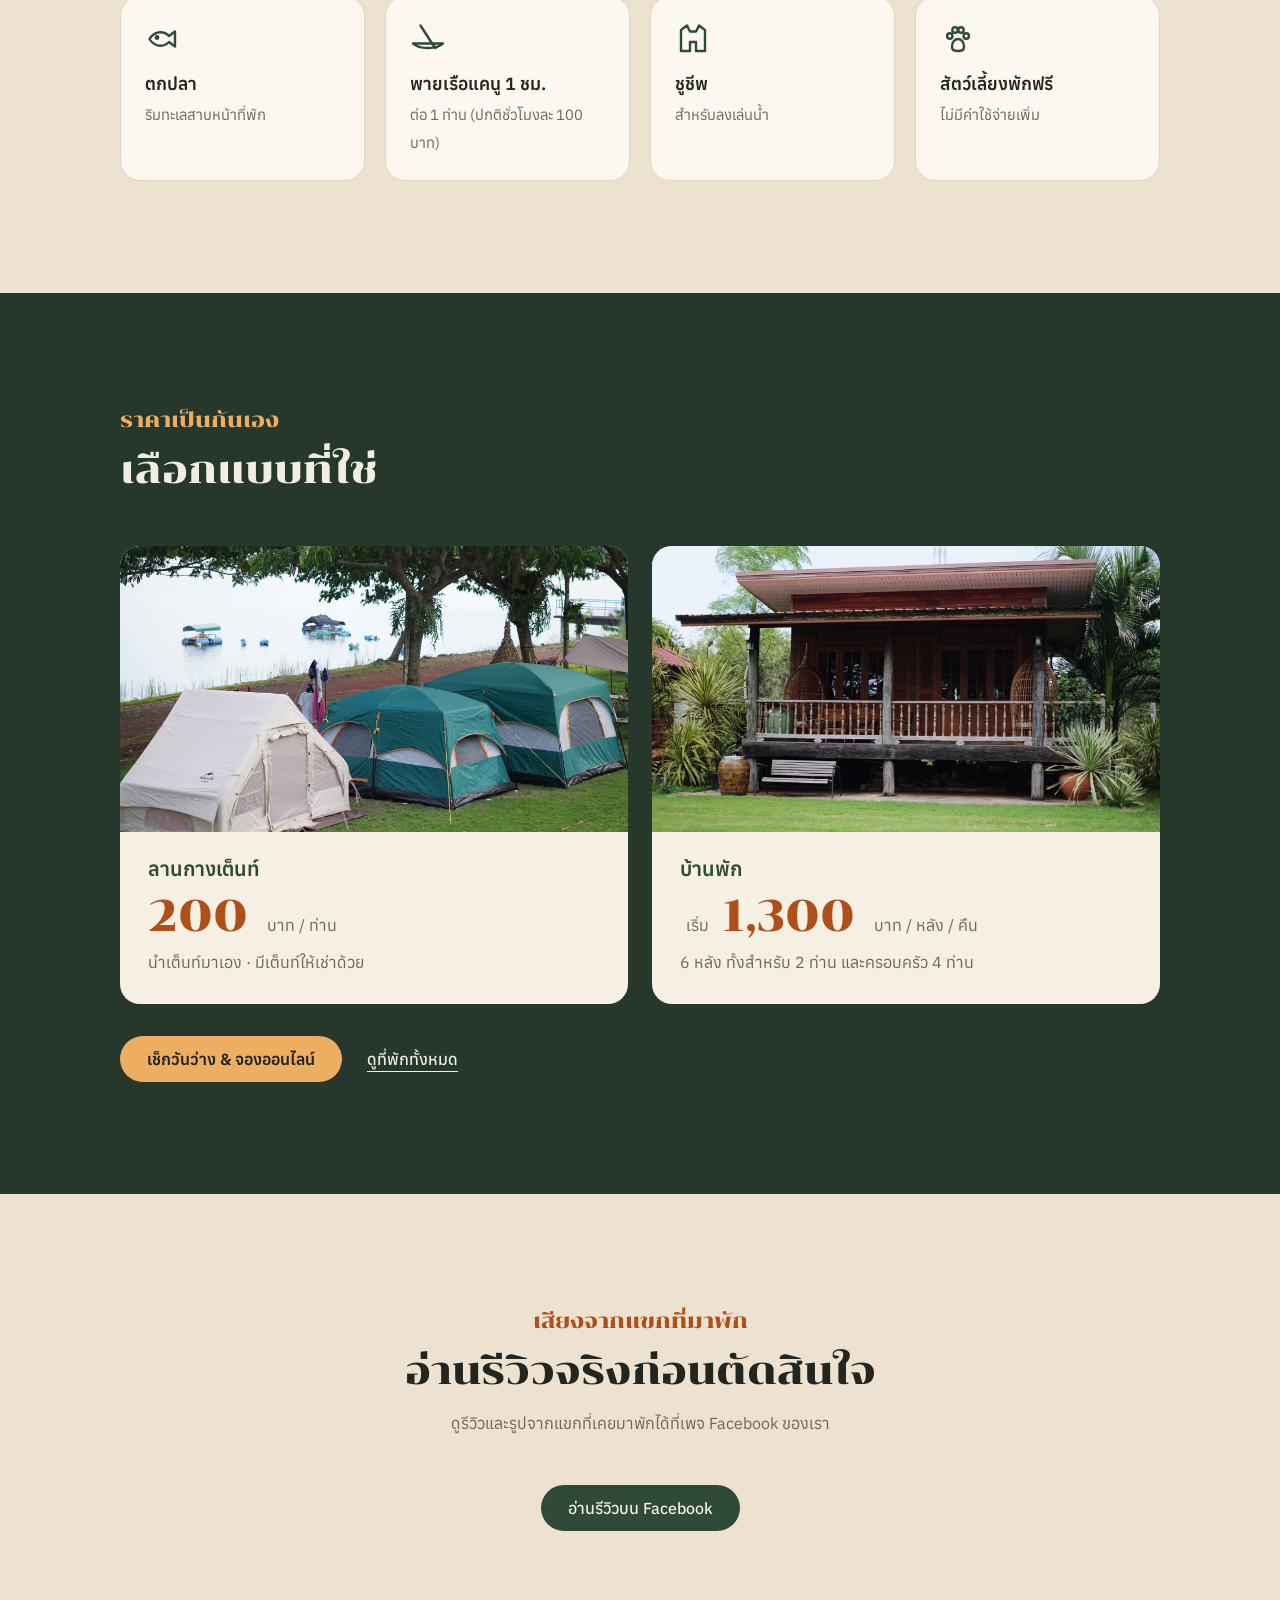
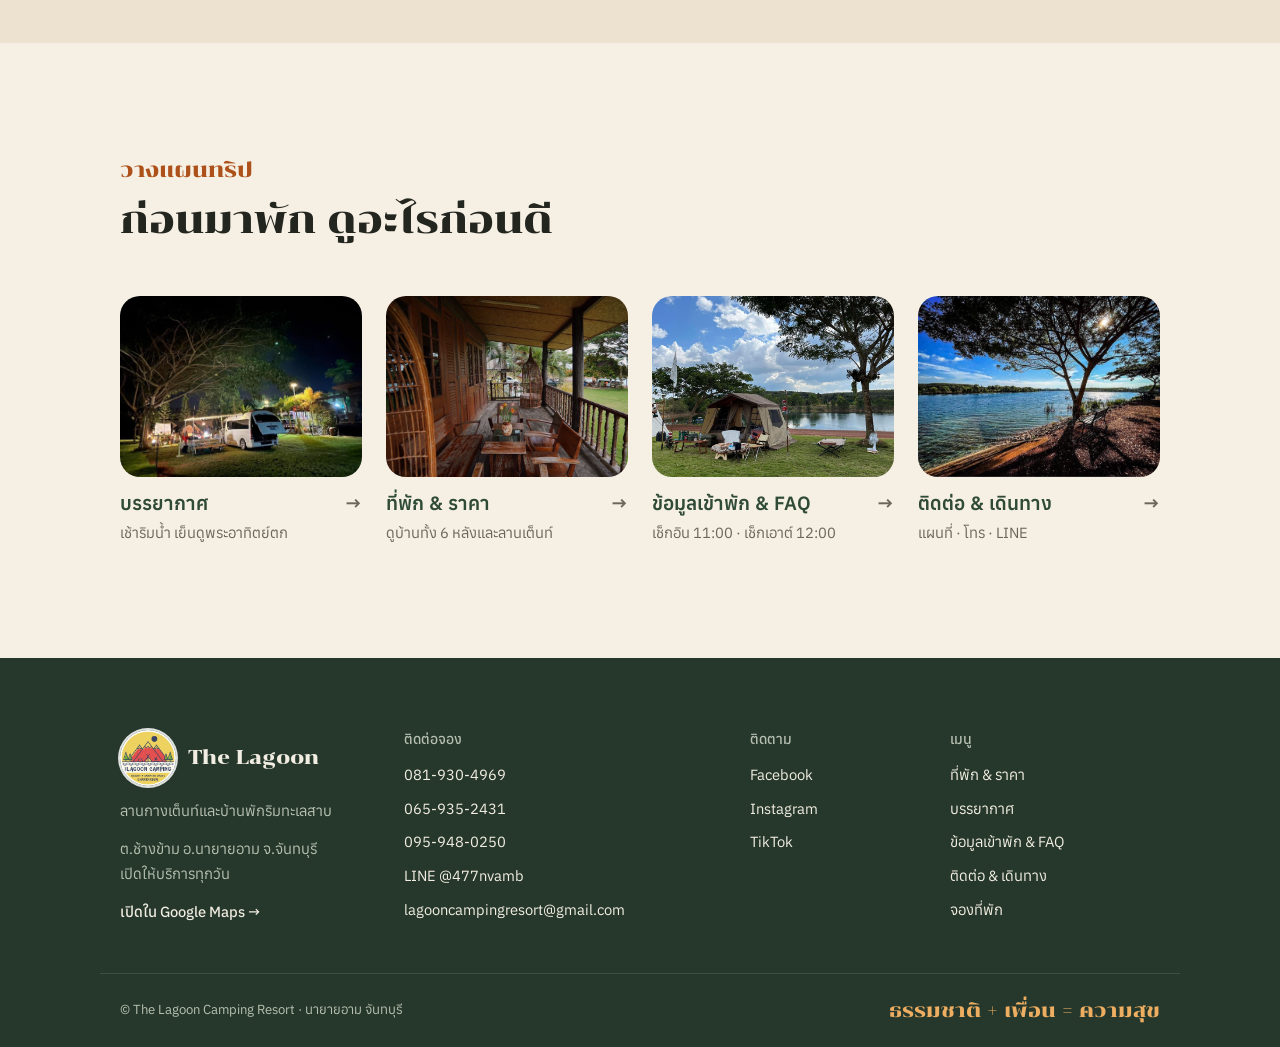
==== commit 0d700040: "ใช้รูปชุดใหม่จากเว็บเดิม (คมขึ้น 6 รูป + ใหม่ 4 รูป), อัปเดตคำบรรยายรูปไทย/อังกฤษ, ขยายภาพได้ใหญ่ขึ้" ====
--- a/index.html
+++ b/index.html
@@ -90,7 +90,7 @@
           <div class="btns"><a class="btn btn-ghost" href="gallery.html">ดูบรรยากาศจริง</a></div>
         </div>
         <div class="intro-photos">
-          <img src="img/bell-tent.jpg" alt="เต็นท์ใต้ต้นไม้ใหญ่ริมทะเลสาบ" loading="lazy">
+          <img src="img/bell-tent.jpg" alt="เต็นท์กระโจมพร้อมโต๊ะและตะเกียงริมทะเลสาบ" loading="lazy">
           <img src="img/kayak.jpg" alt="พายเรือแคนูในทะเลสาบ" loading="lazy">
         </div>
       </div>
@@ -141,7 +141,7 @@
             </div>
           </a>
           <a class="rate-card" href="rooms.html#houses">
-            <img src="img/houses.jpg" alt="บ้านพักไม้ริมสนามหญ้า" loading="lazy">
+            <img src="img/houses.jpg" alt="บ้านพักไม้ใต้ถุนสูงกลางสวน" loading="lazy">
             <div>
               <h3>บ้านพัก</h3>
               <p class="baht"><small>เริ่ม</small> <span data-fill="from">1,300</span> <small>บาท / หลัง / คืน</small></p>
@@ -184,17 +184,17 @@
             <p>เช้าริมน้ำ เย็นดูพระอาทิตย์ตก</p>
           </a>
           <a class="teaser" href="rooms.html">
-            <img src="img/house-orchid.jpg" alt="บ้านพักไม้" loading="lazy">
+            <img src="img/house-veranda.jpg" alt="ระเบียงบ้านพักไม้มองเห็นสนามหญ้า" loading="lazy">
             <h3>ที่พัก &amp; ราคา</h3>
             <p>ดูบ้านทั้ง 6 หลังและลานเต็นท์</p>
           </a>
           <a class="teaser" href="stay.html">
-            <img src="img/tents-lawn.jpg" alt="ลานเต็นท์ยามเช้าริมทะเลสาบ" loading="lazy">
+            <img src="img/tents-lawn.jpg" alt="เต็นท์ริมทะเลสาบใต้ท้องฟ้าสดใส" loading="lazy">
             <h3>ข้อมูลเข้าพัก &amp; FAQ</h3>
             <p>เช็กอิน <span data-fill="checkin">11:00</span> · เช็กเอาต์ <span data-fill="checkout">12:00</span></p>
           </a>
           <a class="teaser" href="contact.html">
-            <img src="img/lake-view.jpg" alt="วิวทะเลสาบน้ำสีฟ้าใต้ร่มไม้" loading="lazy">
+            <img src="img/lake-view.jpg" alt="ทะเลสาบน้ำใสใต้ร่มไม้ใหญ่" loading="lazy">
             <h3>ติดต่อ &amp; เดินทาง</h3>
             <p>แผนที่ · โทร · LINE</p>
           </a>
--- a/css/style.css
+++ b/css/style.css
@@ -138,7 +138,15 @@
   .nav ul::-webkit-scrollbar { display: none; }
   .nav ul a { font-size: .88rem; }
 }
-@media (max-width: 380px) { .brand { font-size: 1.1rem; } .brand::before { width: 34px; height: 34px; } .nav-end { gap: 8px; } }
+/* จอเล็ก: ย่อโลโก้/ปุ่ม ให้ชื่อ + ปุ่มภาษา + ปุ่มจอง อยู่แถวเดียวกัน */
+@media (max-width: 420px) {
+  .nav .wrap { column-gap: 8px; }
+  .nav .brand { font-size: 1.05rem; gap: 8px; }
+  .nav .brand::before { width: 32px; height: 32px; }
+  .nav-end { gap: 8px; margin-left: auto; }
+  .nav .btn-small { padding: 6px 12px; font-size: .85rem; }
+  .lang { padding: 3px 9px; font-size: .8rem; }
+}
 
 /* ---------- ปุ่มติดต่อลอย (มือถือเท่านั้น) ---------- */
 .fab { display: none; }
@@ -192,7 +200,7 @@
 /* ---------- ของฟรี / กิจกรรม ---------- */
 .free-items { display: grid; grid-template-columns: repeat(4, 1fr); gap: 20px; }
 @media (max-width: 900px) { .free-items { grid-template-columns: repeat(2, 1fr); gap: 16px; } }
-@media (max-width: 420px) { .free-items { grid-template-columns: 1fr; gap: 12px; } }
+@media (max-width: 420px) { .free-items { gap: 10px; } .item { padding: 16px; } .item svg { width: 30px; height: 30px; } .item strong { font-size: 1rem; } }
 .item { min-width: 0; padding: 24px; background: var(--surface); border: 1px solid var(--line); border-radius: var(--radius); }
 .item svg { display: block; width: 36px; height: 36px; margin-bottom: 12px; color: var(--forest); }
 .item strong { display: block; font-weight: 600; font-size: 1.1rem; }
@@ -329,8 +337,8 @@
 .lightbox { width: 100vw; height: 100dvh; max-width: none; max-height: none; margin: 0; padding: 0; border: 0; background: #0b0d0a; color: #f1ede3; }
 .lightbox::backdrop { background: #0b0d0a; }
 .lightbox figure { margin: 0; height: 100%; padding: 60px 16px 48px; display: flex; flex-direction: column; align-items: center; justify-content: center; gap: 14px; }
-/* รูปต้นฉบับความละเอียดไม่สูง — จำกัดไม่ให้ขยายจนแตก */
-.lightbox img { max-width: min(100%, 900px); max-height: min(calc(100dvh - 150px), 640px); object-fit: contain; border-radius: 4px; }
+/* จำกัดขนาดภาพขยายไม่ให้ใหญ่เกินความละเอียดรูปต้นฉบับ */
+.lightbox img { max-width: min(100%, 1400px); max-height: min(calc(100dvh - 150px), 940px); object-fit: contain; border-radius: 4px; }
 .lightbox figcaption { font-size: .95rem; text-align: center; }
 .lb-count { position: absolute; top: 22px; left: 0; right: 0; margin: 0; text-align: center; font-size: .85rem; opacity: .8; pointer-events: none; }
 .lightbox button { position: absolute; width: 46px; height: 46px; border: 0; border-radius: 50%; background: rgba(255,255,255,.14); color: #fff; font: inherit; font-size: 1.6rem; line-height: 1; cursor: pointer; }
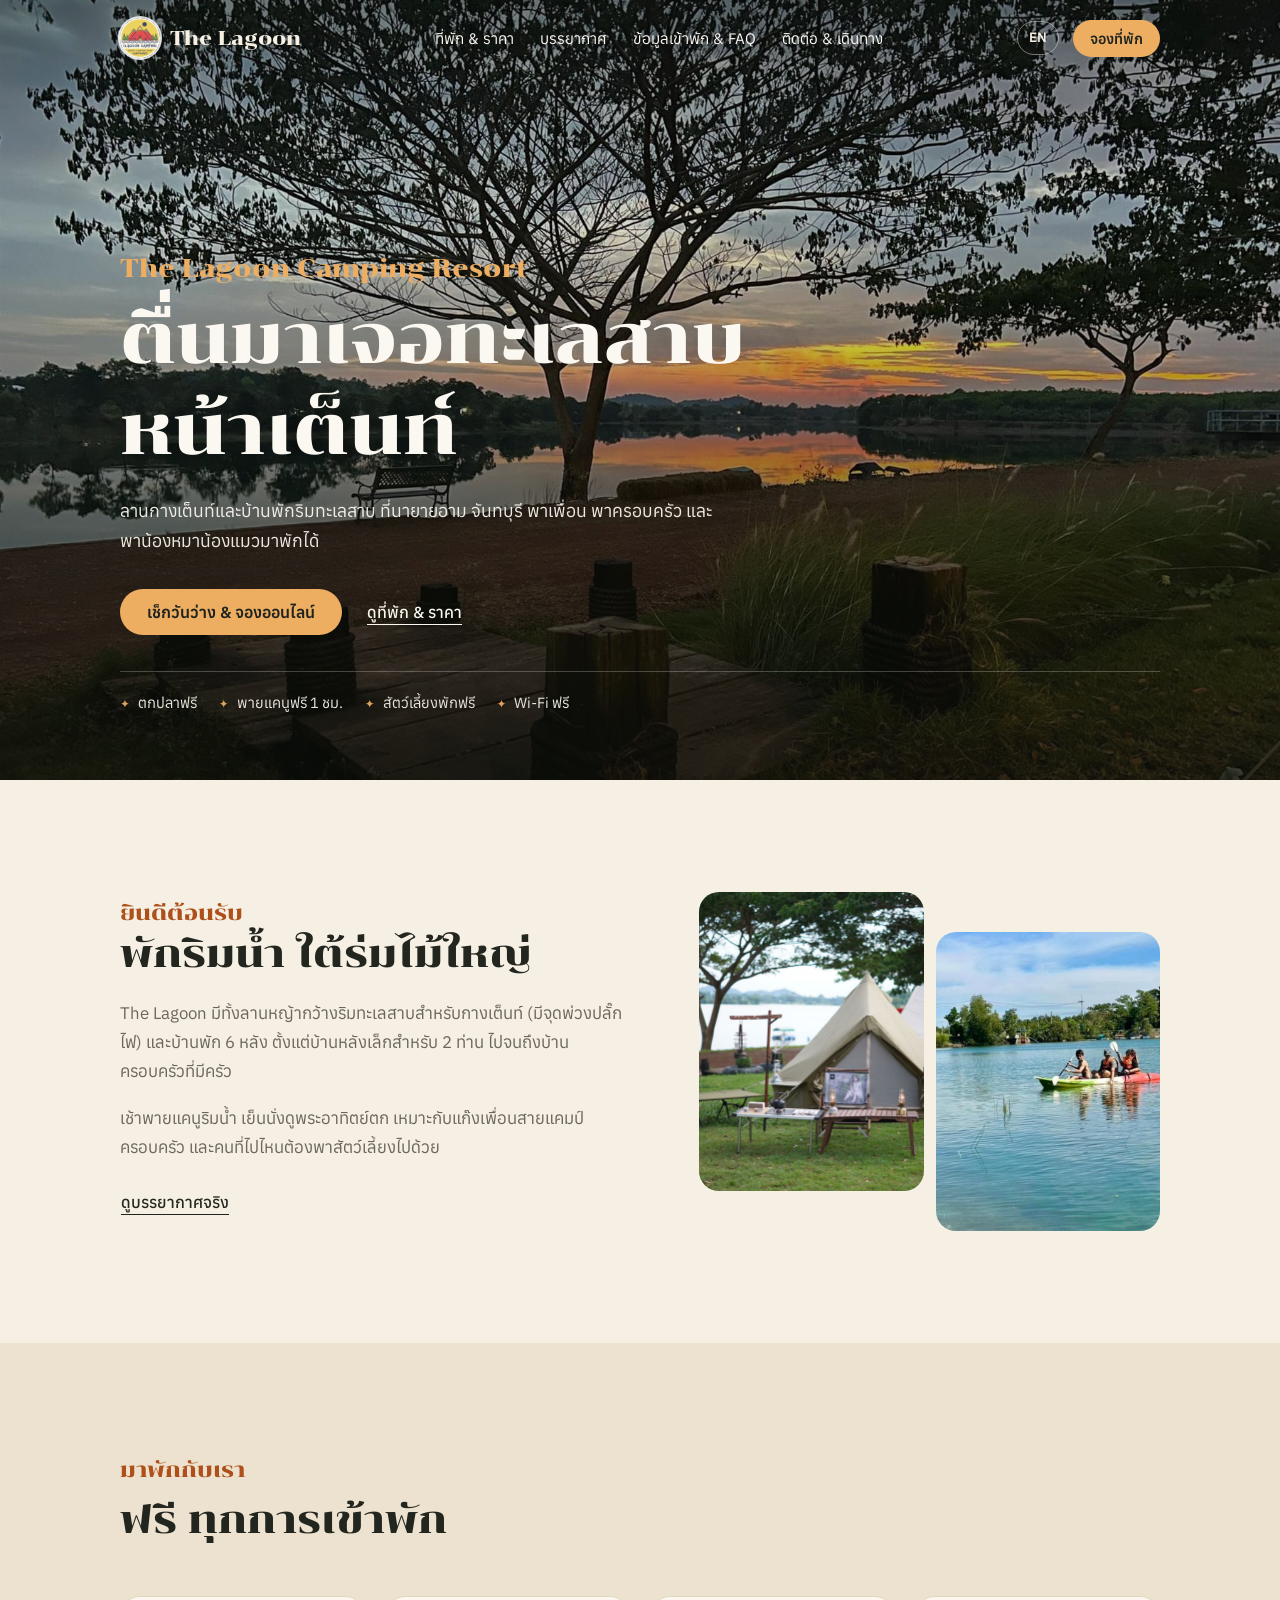
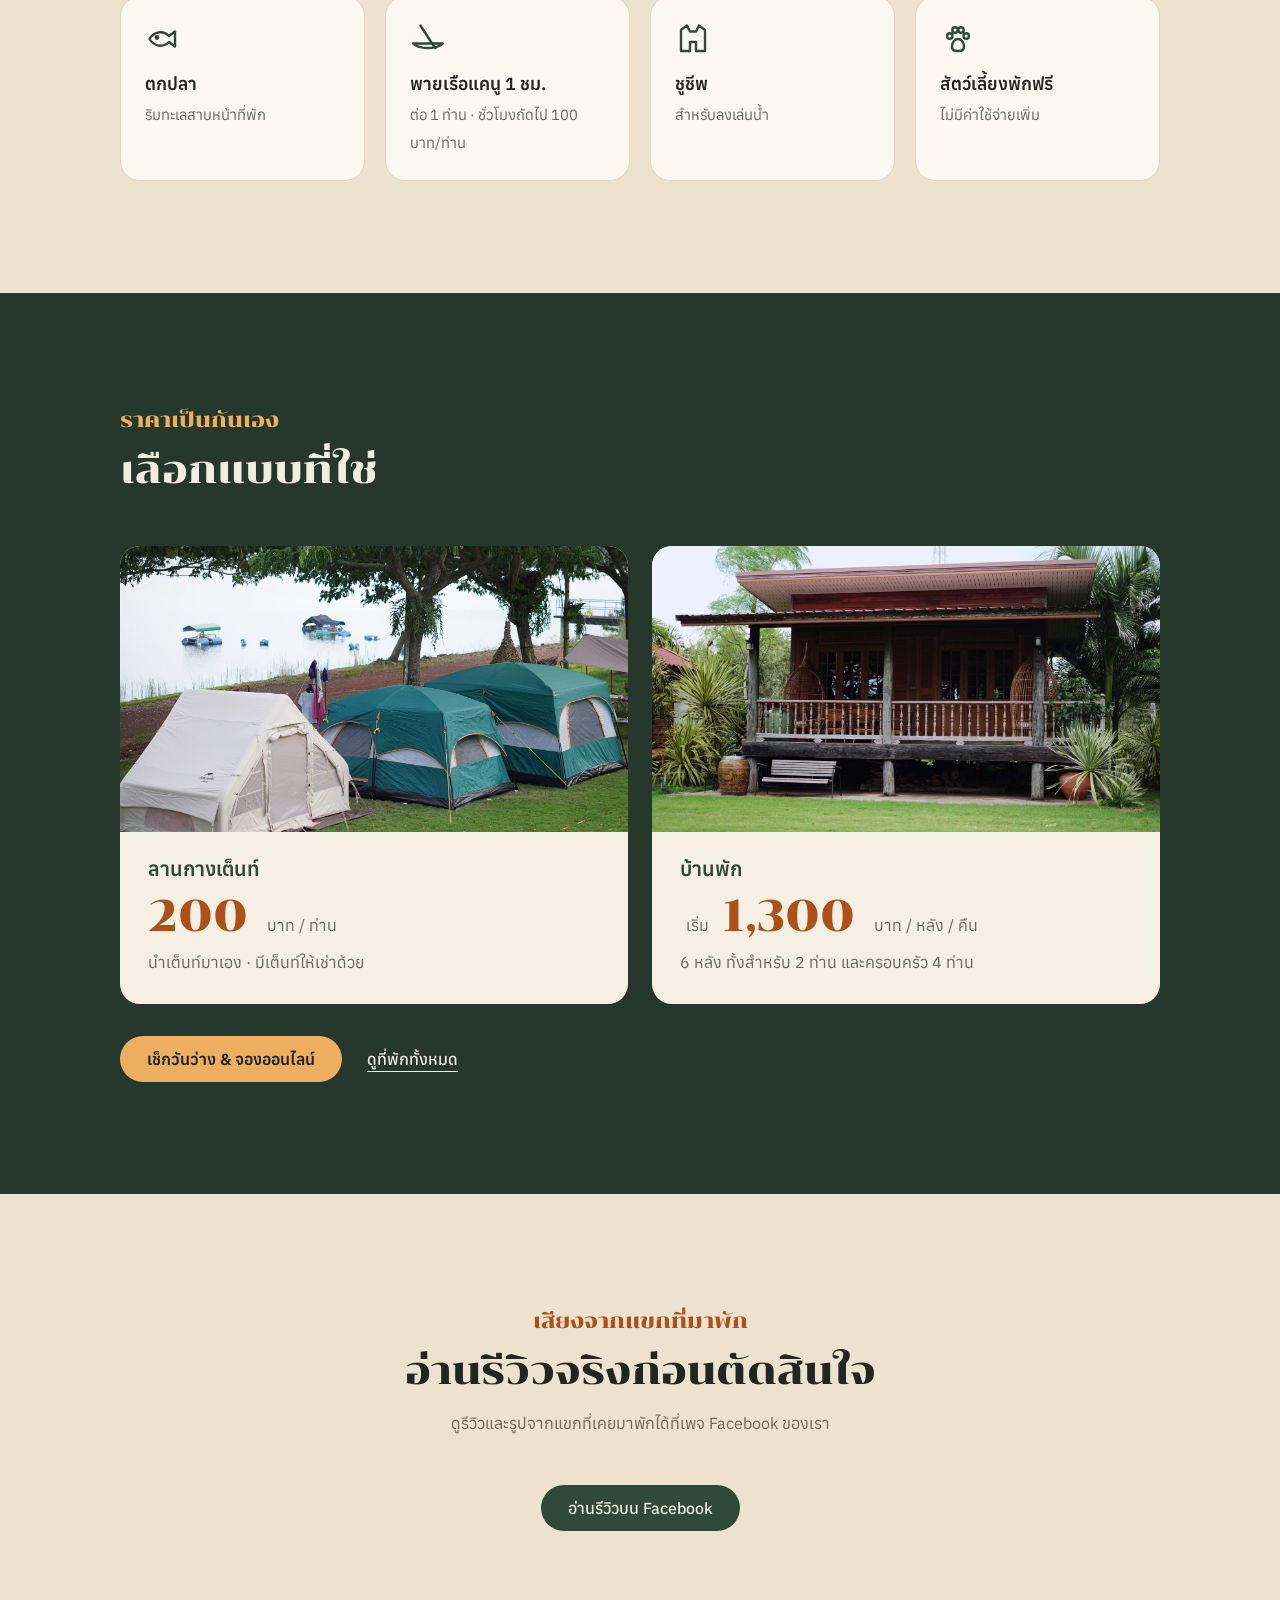
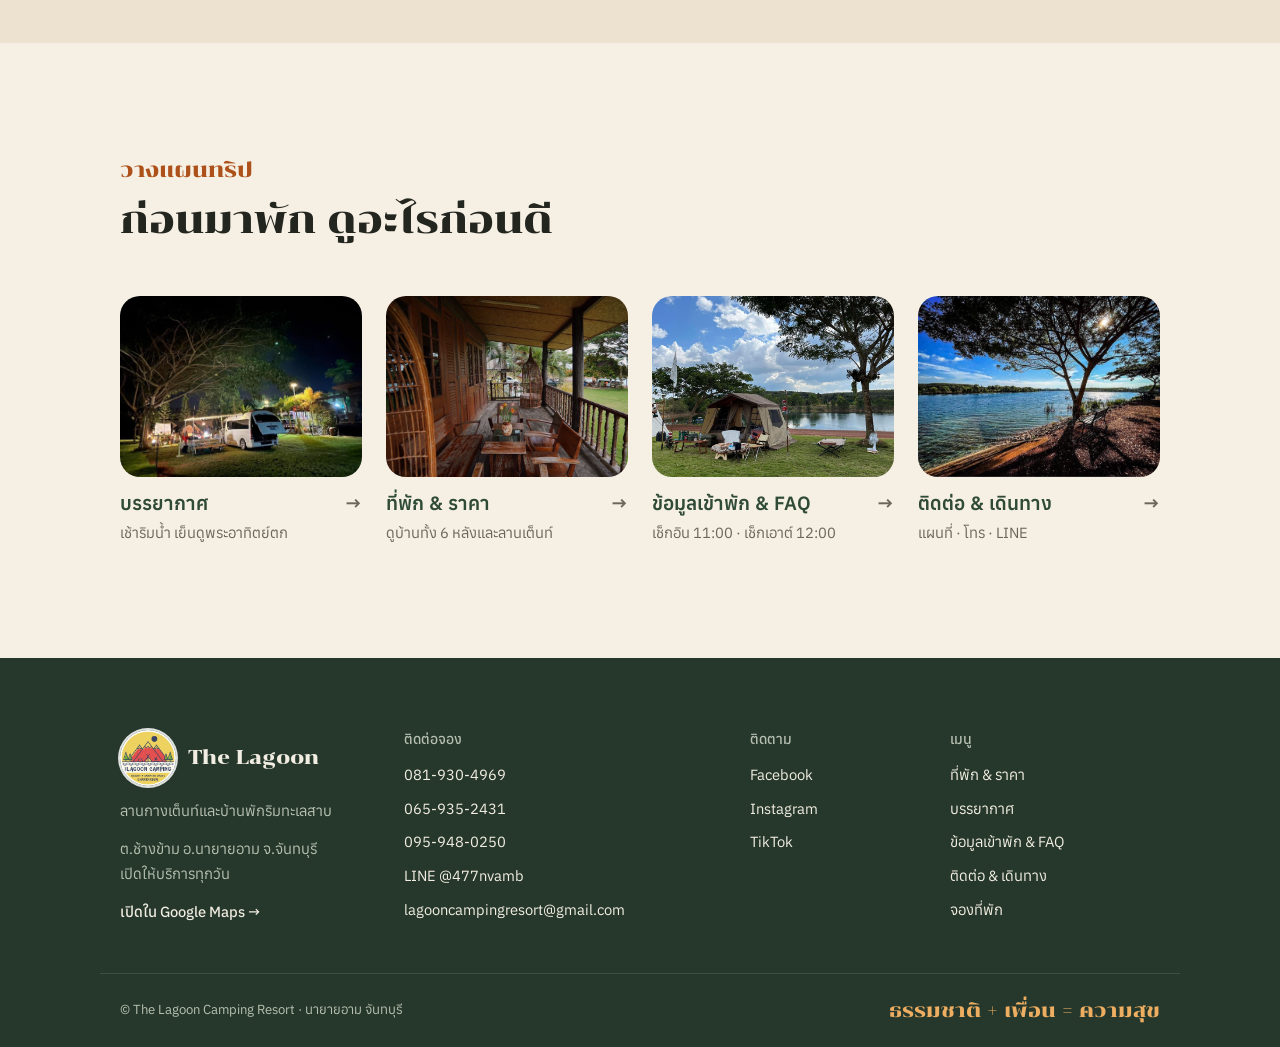
==== commit ea6436c1: "ใส่คำตอบเจ้าของ: ค่าแคนูชั่วโมงถัดไป 100 บาท, ลูกค้าต่างชาติจ่ายเงินสดผ่านแอดมิน, เตรียมที่อยู่แยก /" ====
--- a/index.html
+++ b/index.html
@@ -3,14 +3,16 @@
 <head>
   <meta charset="utf-8">
   <meta name="viewport" content="width=device-width, initial-scale=1">
+  <!-- ช่วงเทียบกับเว็บเก่า: ไม่ให้ Google เก็บหน้านี้ (ลบบรรทัดด้านล่างตอนจะใช้แทนเว็บเก่า) -->
+  <meta name="robots" content="noindex">
   <title>The Lagoon Camping Resort | ลานกางเต็นท์และบ้านพักริมทะเลสาบ นายายอาม จันทบุรี</title>
   <meta name="description" content="ลานกางเต็นท์และบ้านพักริมทะเลสาบ ที่นายายอาม จันทบุรี ตกปลา พายแคนูฟรี พาสัตว์เลี้ยงมาพักได้ จองออนไลน์ หรือโทร 081-930-4969">
-  <link rel="alternate" hreflang="th" href="https://lagooncamping.github.io/">
-  <link rel="alternate" hreflang="en" href="https://lagooncamping.github.io/en/">
-  <link rel="alternate" hreflang="x-default" href="https://lagooncamping.github.io/">
+  <link rel="alternate" hreflang="th" href="https://lagooncamping.github.io/v2/">
+  <link rel="alternate" hreflang="en" href="https://lagooncamping.github.io/v2/en/">
+  <link rel="alternate" hreflang="x-default" href="https://lagooncamping.github.io/v2/">
   <meta property="og:title" content="The Lagoon Camping Resort">
   <meta property="og:description" content="ลานกางเต็นท์และบ้านพักริมทะเลสาบ นายายอาม จันทบุรี">
-  <meta property="og:image" content="https://lagooncamping.github.io/img/sunset.jpg">
+  <meta property="og:image" content="https://lagooncamping.github.io/v2/img/sunset.jpg">
   <meta property="og:type" content="website">
   <meta property="og:locale" content="th_TH">
 
@@ -29,8 +31,8 @@
     "@type": "Campground",
     "name": "The Lagoon Camping Resort",
     "description": "ลานกางเต็นท์และบ้านพักริมทะเลสาบ นายายอาม จันทบุรี",
-    "url": "https://lagooncamping.github.io/",
-    "image": "https://lagooncamping.github.io/img/sunset.jpg",
+    "url": "https://lagooncamping.github.io/v2/",
+    "image": "https://lagooncamping.github.io/v2/img/sunset.jpg",
     "telephone": "+66819304969",
     "email": "lagooncampingresort@gmail.com",
     "address": {
@@ -86,7 +88,7 @@
           <span class="eyebrow">ยินดีต้อนรับ</span>
           <h2 id="intro-h">พักริมน้ำ ใต้ร่มไม้ใหญ่</h2>
           <p>The Lagoon มีทั้งลานหญ้ากว้างริมทะเลสาบสำหรับกางเต็นท์ (มีจุดพ่วงปลั๊กไฟ) และบ้านพัก 6 หลัง ตั้งแต่บ้านหลังเล็กสำหรับ 2 ท่าน ไปจนถึงบ้านครอบครัวที่มีครัว</p>
-          <p>เช้าพายแคนูดูหมอก เย็นนั่งดูพระอาทิตย์ตกริมน้ำ เหมาะกับแก๊งเพื่อนสายแคมป์ ครอบครัว และคนที่ไปไหนต้องพาสัตว์เลี้ยงไปด้วย</p>
+          <p>เช้าพายแคนูริมน้ำ เย็นนั่งดูพระอาทิตย์ตก เหมาะกับแก๊งเพื่อนสายแคมป์ ครอบครัว และคนที่ไปไหนต้องพาสัตว์เลี้ยงไปด้วย</p>
           <div class="btns"><a class="btn btn-ghost" href="gallery.html">ดูบรรยากาศจริง</a></div>
         </div>
         <div class="intro-photos">
@@ -110,7 +112,7 @@
           </div>
           <div class="item">
             <svg viewBox="0 0 24 24" fill="none" stroke="currentColor" stroke-width="1.6" stroke-linecap="round" stroke-linejoin="round" aria-hidden="true"><path d="M2 15c4 4 16 4 20 0z"/><path d="M7 3l9 14M15 15l2 3"/></svg>
-            <strong>พายเรือแคนู 1 ชม.</strong><span>ต่อ 1 ท่าน (ปกติชั่วโมงละ 100 บาท)</span>
+            <strong>พายเรือแคนู 1 ชม.</strong><span>ต่อ 1 ท่าน · ชั่วโมงถัดไป 100 บาท/ท่าน</span>
           </div>
           <div class="item">
             <svg viewBox="0 0 24 24" fill="none" stroke="currentColor" stroke-width="1.6" stroke-linecap="round" stroke-linejoin="round" aria-hidden="true"><path d="M8 3L4 6v14h6v-6h4v6h6V6l-4-3-2 4h-4z"/></svg>
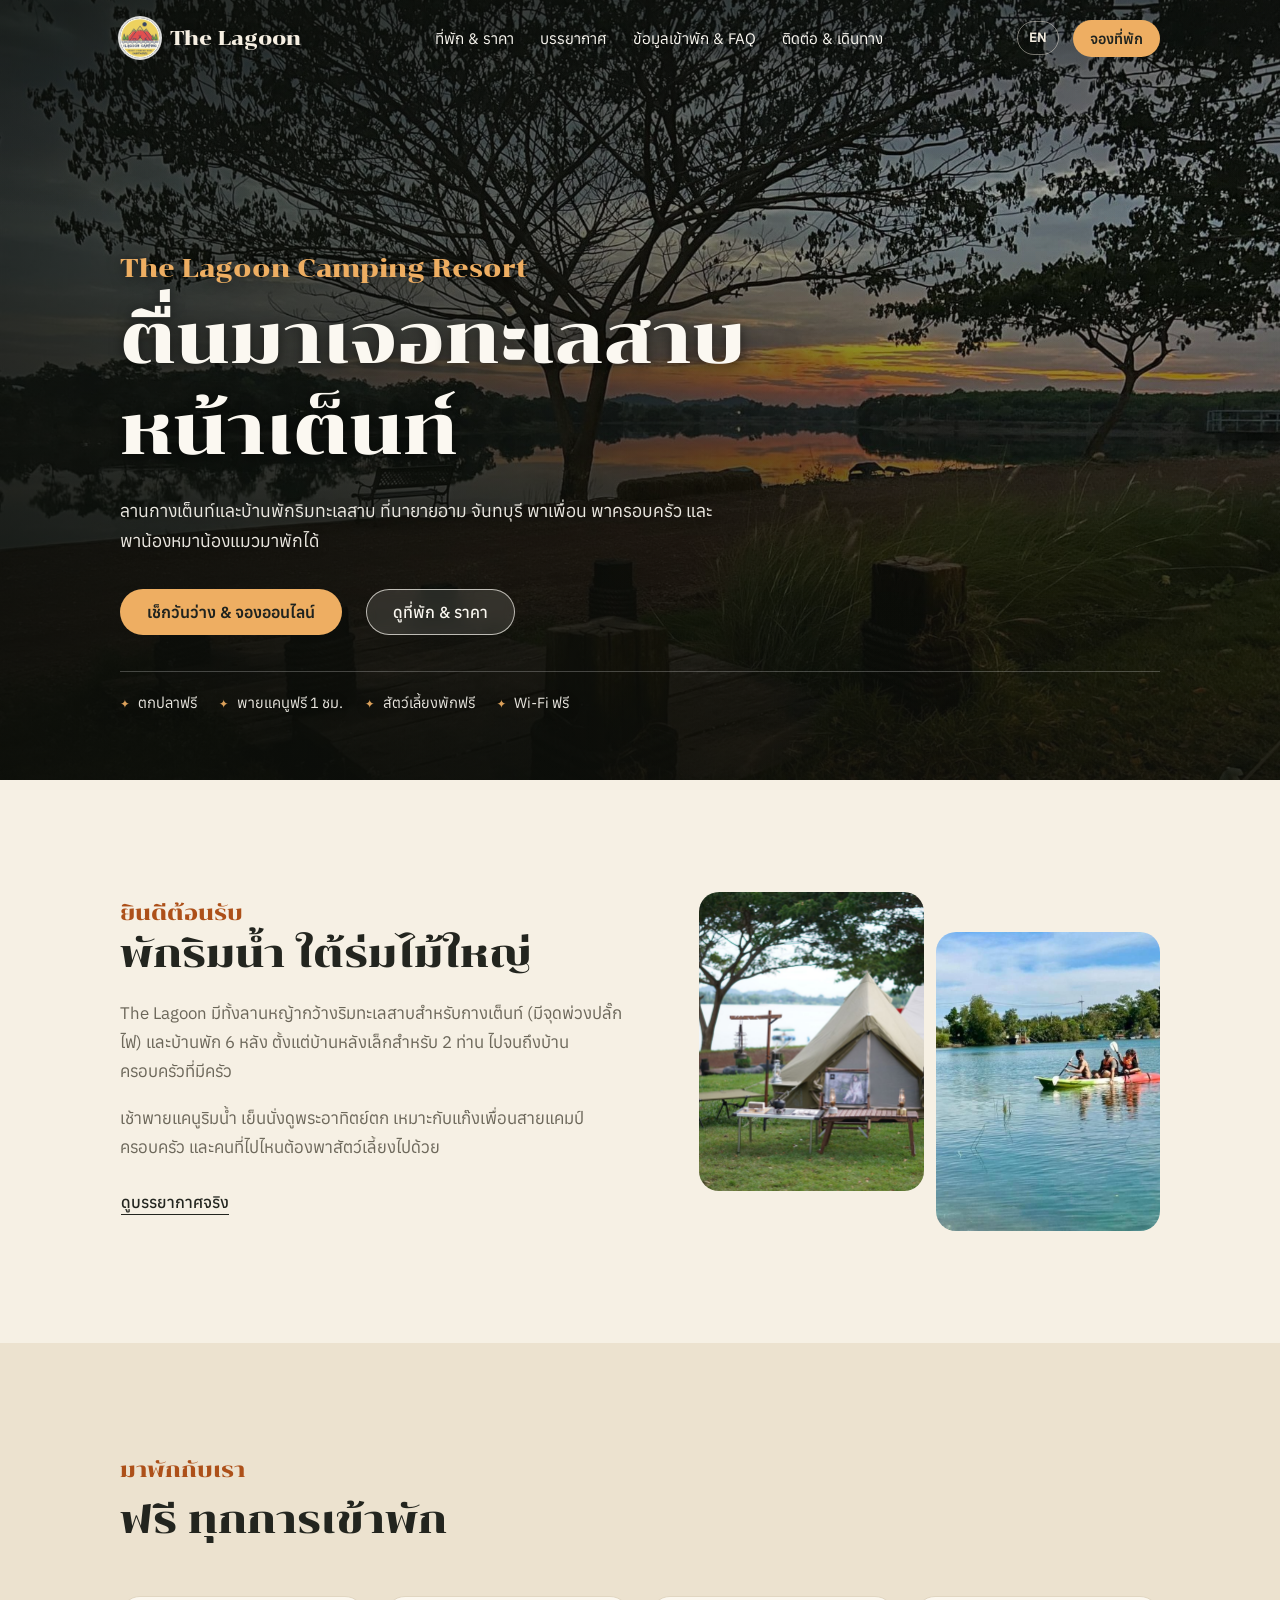
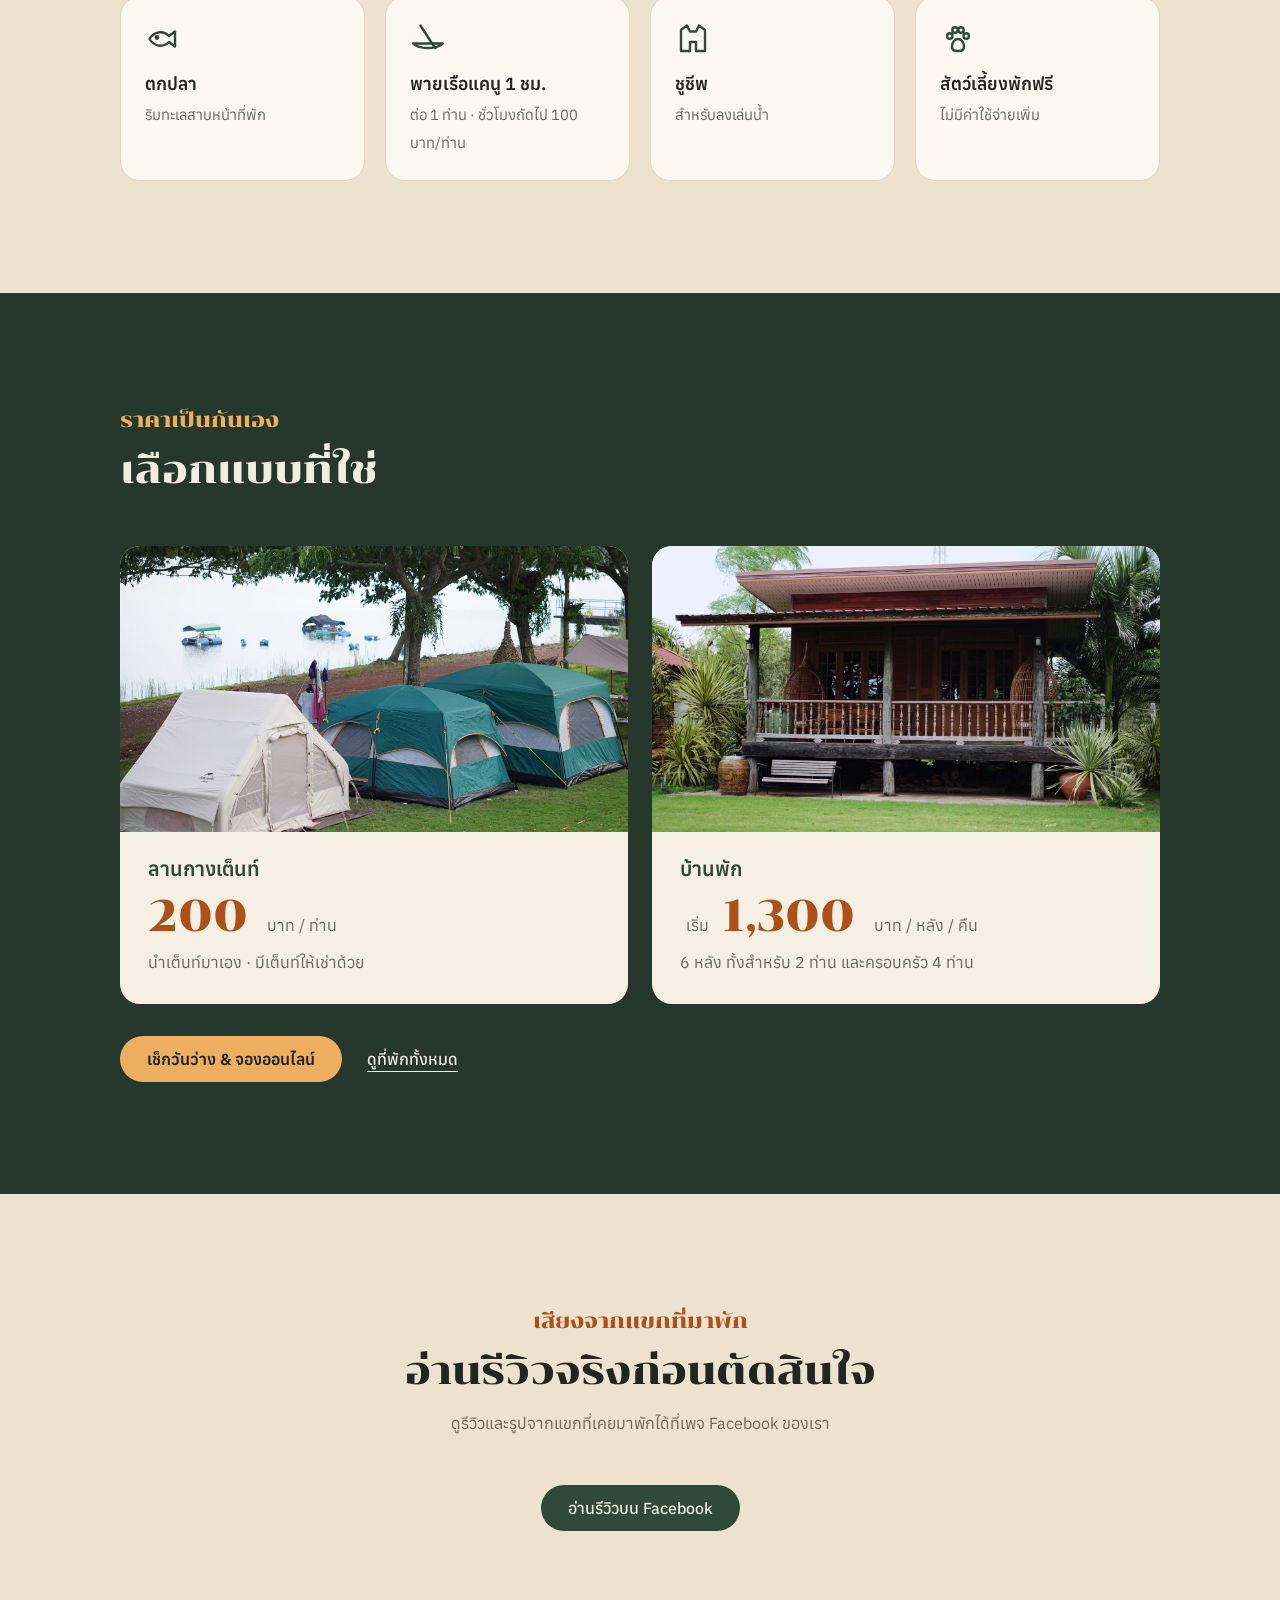
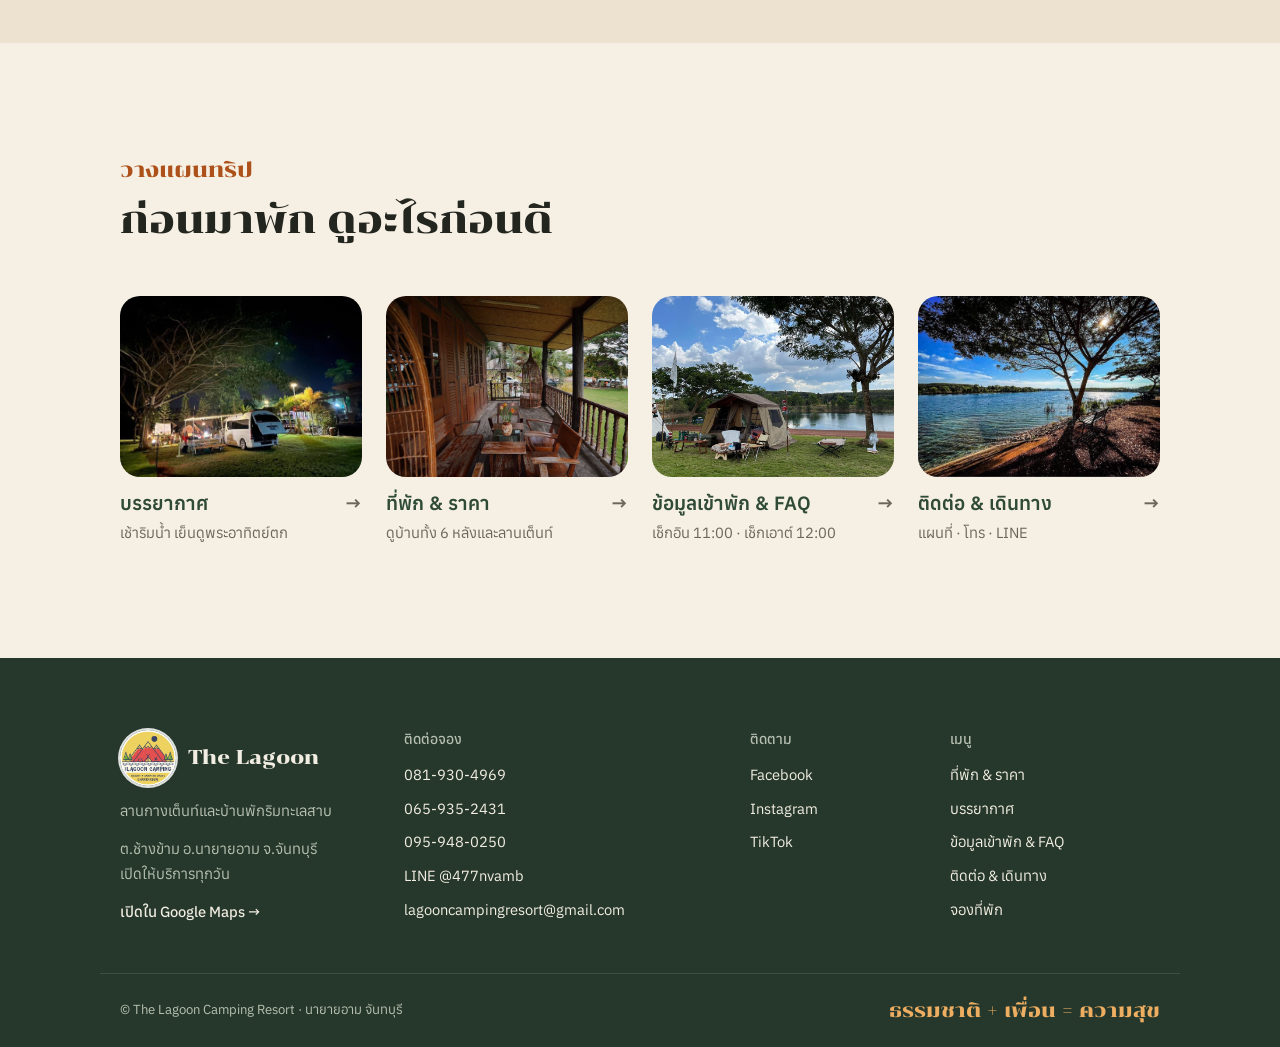
==== commit 725506c2: "เมนู: เอฟเฟกต์ตอนชี้เมาส์ (เส้นส้มยืดออก, ปุ่มจองลอยขึ้น, ปุ่มภาษา, โลโก้) · ปุ่ม 'ดูที่พัก & ราคา' " ====
--- a/index.html
+++ b/index.html
@@ -69,7 +69,7 @@
       <p class="lead">ลานกางเต็นท์และบ้านพักริมทะเลสาบ ที่<span class="nw">นายายอาม</span> <span class="nw">จันทบุรี</span> พาเพื่อน พาครอบครัว และพาน้องหมาน้องแมวมาพักได้</p>
       <div class="btns">
         <a class="btn btn-sun" href="booking.html">เช็กวันว่าง &amp; จองออนไลน์</a>
-        <a class="btn btn-ghost" href="rooms.html">ดูที่พัก &amp; ราคา</a>
+        <a class="btn btn-glass" href="rooms.html">ดูที่พัก &amp; ราคา</a>
       </div>
       <ul class="hero-facts">
         <li>ตกปลาฟรี</li>
--- a/css/style.css
+++ b/css/style.css
@@ -111,15 +111,27 @@
 .nav .brand { color: var(--nav-ink); }
 .nav ul { display: flex; gap: 26px; list-style: none; margin: 0; padding: 0; }
 .nav ul a { text-decoration: none; color: color-mix(in srgb, var(--nav-ink) 80%, transparent); font-size: .95rem; white-space: nowrap; }
-.nav ul a:hover { color: var(--nav-ink); }
-.nav ul a[aria-current="page"] { color: var(--nav-ink); text-decoration: underline 2px var(--sun); text-underline-offset: 8px; }
+/* เอาเมาส์ชี้เมนู: ตัวหนังสือสว่างขึ้น + เส้นสีส้มค่อยๆ ยืดออกจากตรงกลาง (หน้าปัจจุบันมีเส้นค้างไว้) */
+.nav ul a { position: relative; display: inline-block; padding-block: 4px; transition: color .2s, transform .2s; }
+.nav ul a::after {
+  content: ""; position: absolute; left: 0; right: 0; bottom: -2px; height: 2px; border-radius: 2px;
+  background: var(--sun); transform: scaleX(0); transition: transform .25s ease;
+}
+.nav ul a:hover, .nav ul a:focus-visible { color: var(--nav-ink); transform: translateY(-1px); }
+.nav ul a:hover::after, .nav ul a:focus-visible::after, .nav ul a[aria-current="page"]::after { transform: scaleX(1); }
+.nav ul a[aria-current="page"] { color: var(--nav-ink); }
+.nav .btn-primary { transition: transform .2s, box-shadow .2s, opacity .2s; }
+.nav .btn-primary:hover { opacity: 1; transform: translateY(-1px); box-shadow: 0 4px 14px rgba(238,174,98,.45); }
+.brand::before { transition: transform .4s ease; }
+.nav .brand:hover::before { transform: rotate(-8deg) scale(1.06); }
 .nav-end { display: flex; align-items: center; gap: 14px; }
 .nav .btn-primary { background: var(--sun); color: #1f231f; font-weight: 600; }
 .lang {
   color: var(--nav-ink); text-decoration: none; font-size: .85rem; font-weight: 600;
   border: 1px solid color-mix(in srgb, var(--nav-ink) 45%, transparent); border-radius: 999px; padding: 4px 11px;
 }
-.lang:hover { background: color-mix(in srgb, var(--nav-ink) 14%, transparent); }
+.lang { transition: background-color .2s, color .2s, border-color .2s; }
+.lang:hover { background: var(--nav-ink); color: var(--nav-bg); border-color: var(--nav-ink); }
 
 /* หน้าแรก: เมนูโปร่งใสลอยบนรูปปก */
 .nav-over { position: fixed; left: 0; right: 0; background: transparent; transition: transform .25s ease, background-color .3s ease, box-shadow .3s ease; }
@@ -175,16 +187,33 @@
 }
 .hero::before {
   content: ""; position: absolute; inset: 0;
+  /* เงาเข้ม 3 ชั้น: ด้านบน (ให้เมนูอ่านออก) · ด้านซ้าย (ตรงข้อความ) · ด้านล่าง */
   background:
-    linear-gradient(to bottom, rgba(12,14,10,.55), rgba(12,14,10,0) 28%),
-    linear-gradient(to top, rgba(12,14,10,.78), rgba(12,14,10,.2) 60%, rgba(12,14,10,0));
-}
+    linear-gradient(to bottom, rgba(12,14,10,.6), rgba(12,14,10,0) 28%),
+    linear-gradient(to right, rgba(12,14,10,.72), rgba(12,14,10,.45) 45%, rgba(12,14,10,.1) 75%),
+    linear-gradient(to top, rgba(12,14,10,.85), rgba(12,14,10,.3) 60%, rgba(12,14,10,.1));
+}
+/* มือถือ: ข้อความเต็มความกว้างจอ → มืดทั้งรูปเท่าๆ กัน */
+@media (max-width: 720px) { .hero::before { background: linear-gradient(to bottom, rgba(12,14,10,.55), rgba(12,14,10,.5) 30%, rgba(12,14,10,.85)); } }
+.hero-text > * { text-shadow: 0 2px 14px rgba(0,0,0,.55); }
+.hero .btn { text-shadow: none; }
 .hero-text { position: relative; z-index: 2; width: 100%; padding-block: 140px 64px; }
 .hero-name { margin: 0 0 6px; font-family: var(--font-display); font-size: clamp(1.2rem, 3vw, 1.6rem); color: var(--sun); line-height: 1.4; }
 .hero-name:lang(en), :lang(en) .hero-name { font-style: italic; }
 .hero h1 { font-size: clamp(2.2rem, 7vw, 4.4rem); line-height: 1.3; color: #fbf8f1; }
 .hero .lead { font-size: 1.1rem; margin: 20px 0 32px; max-width: 34em; opacity: .93; }
 .hero .btn-ghost { color: #fbf8f1; }
+/* ปุ่มรองบนรูปปก: กรอบใสพื้นเบลอ เอาเมาส์ชี้แล้วเป็นพื้นขาว */
+.btn-glass {
+  color: #fbf8f1; border-color: rgba(251,248,241,.7); background: rgba(251,248,241,.12);
+  backdrop-filter: blur(6px); transition: background-color .2s, color .2s, transform .2s;
+}
+.btn-glass:hover { background: #fbf8f1; color: #1f231f; transform: translateY(-1px); }
+.btn-sun { transition: transform .2s, box-shadow .2s; }
+.btn-sun:hover { transform: translateY(-1px); box-shadow: 0 6px 18px rgba(238,174,98,.45); }
+.hero .btn-glass { text-shadow: none; }
+/* คนที่ตั้งเครื่องให้ลดการเคลื่อนไหว: ไม่ขยับ */
+@media (prefers-reduced-motion: reduce) { .nav *, .btn { transition: none !important; transform: none !important; } }
 /* แถบจุดเด่นใต้ปุ่ม */
 .hero-facts { display: flex; flex-wrap: wrap; gap: 6px 22px; list-style: none; margin: 36px 0 0; padding: 18px 0 0; border-top: 1px solid rgba(255,255,255,.25); font-size: .92rem; opacity: .92; }
 .hero-facts li::before { content: "✦"; color: var(--sun); margin-right: 8px; font-size: .8em; }
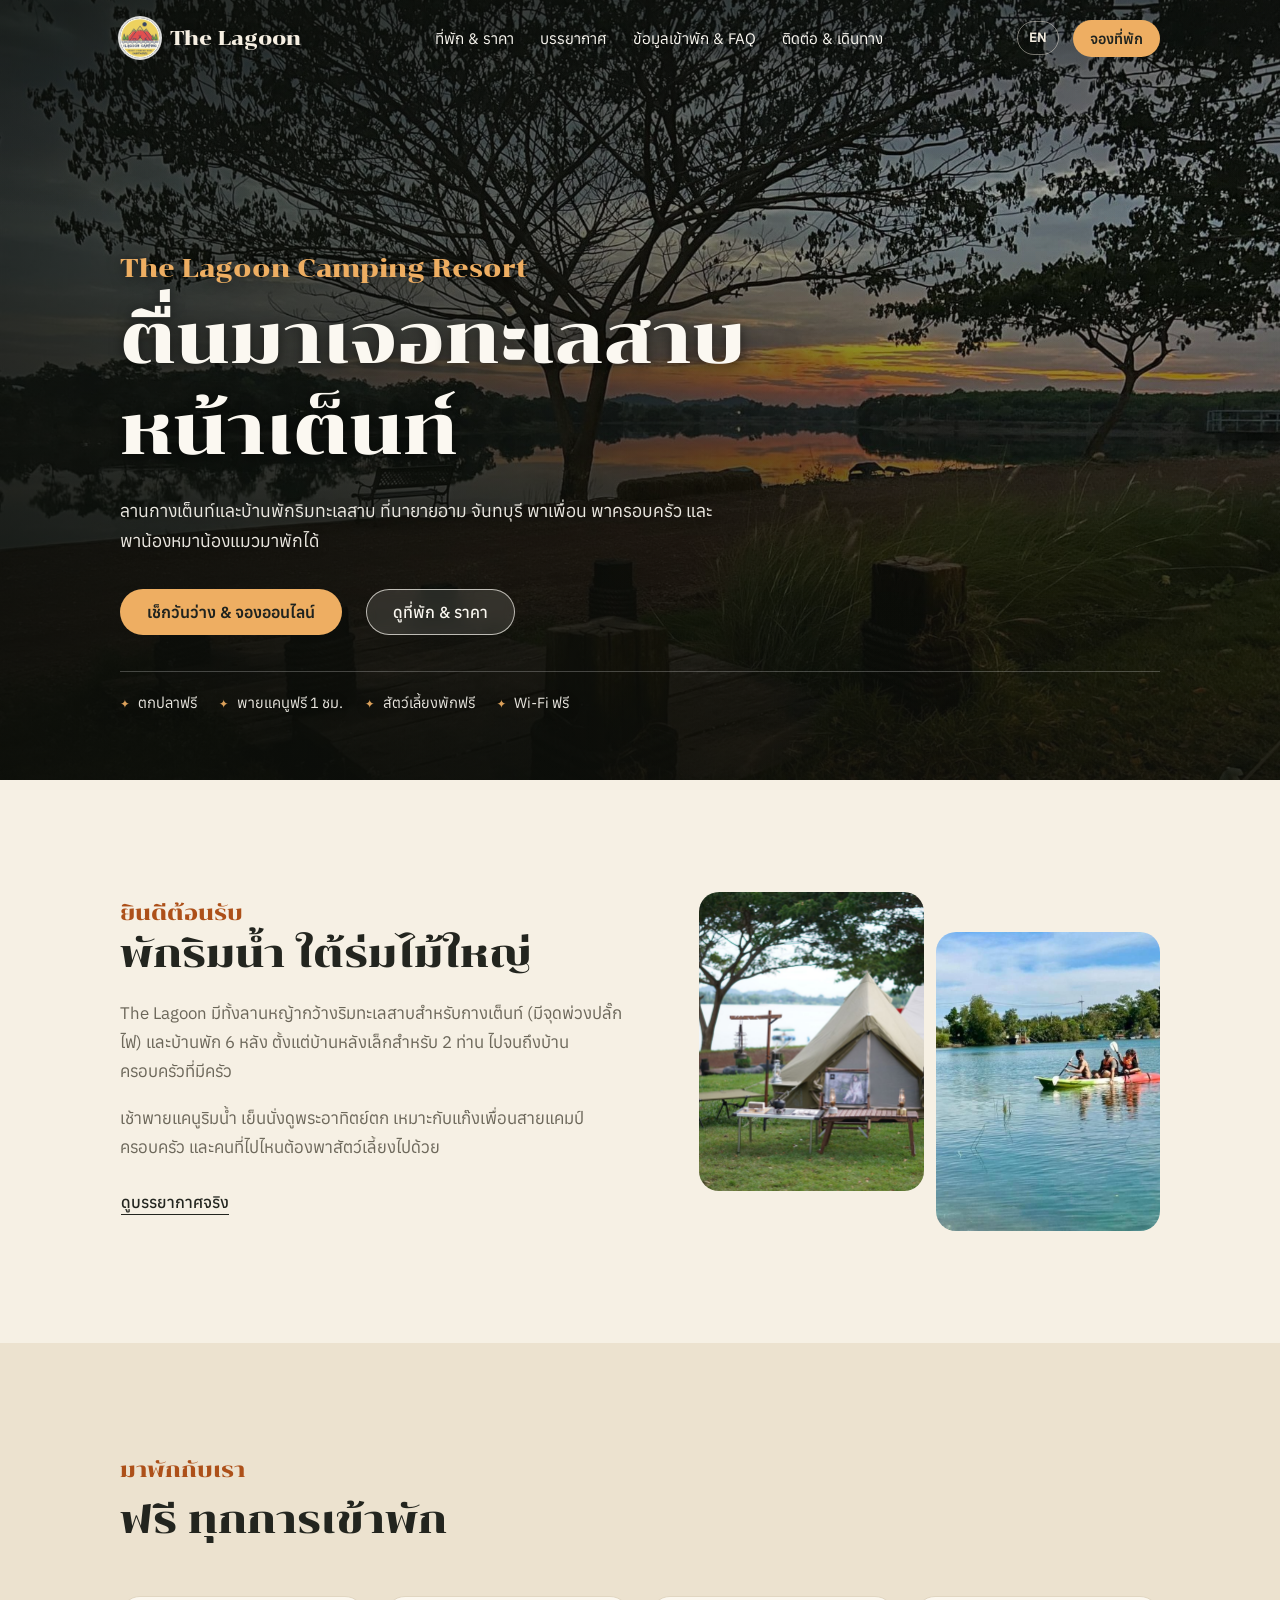
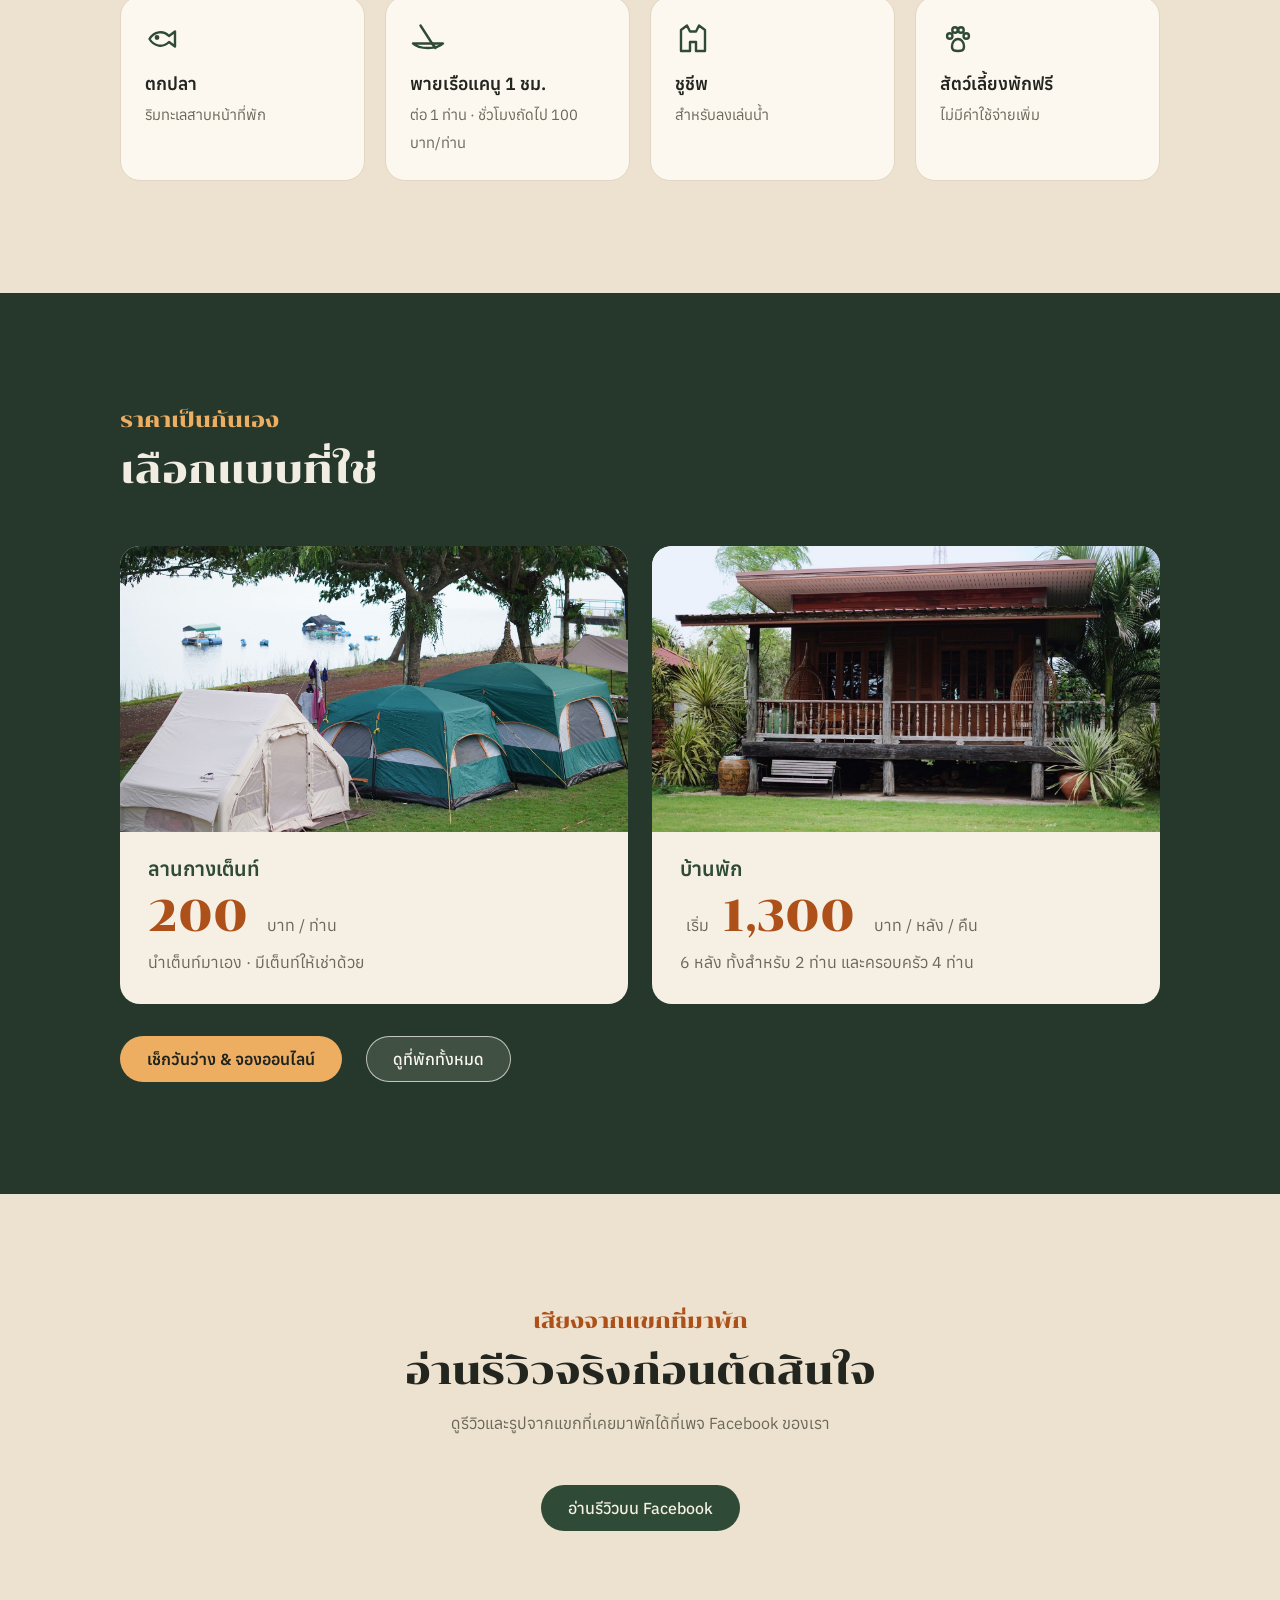
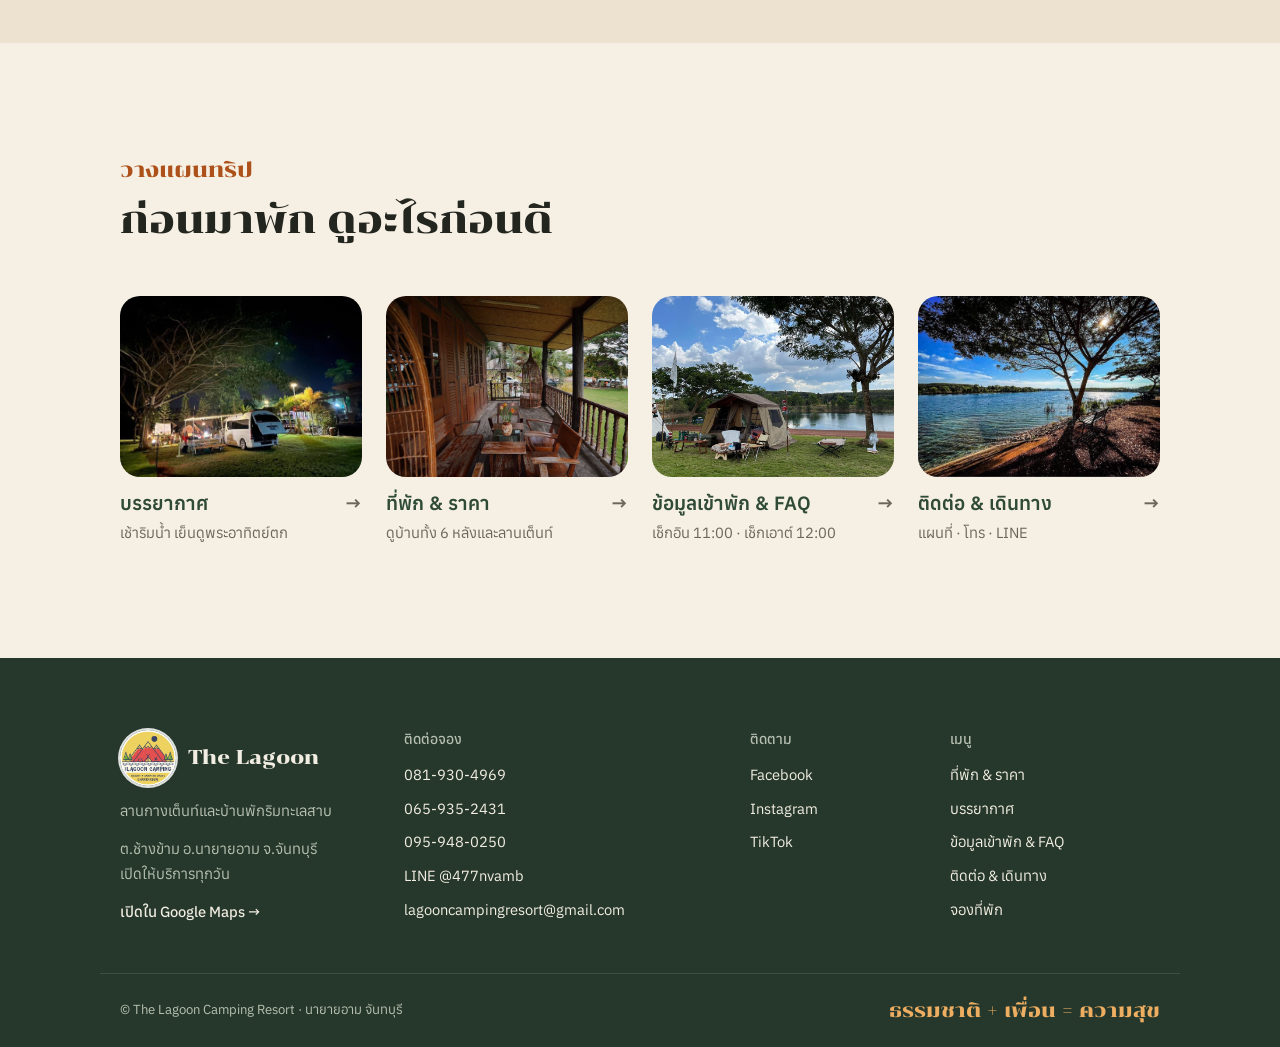
==== commit 8eb32a8c: "หน้าแรก: ปุ่ม 'ดูที่พักทั้งหมด' ในแถบราคาเป็นปุ่มกรอบใสแบบเดียวกับรูปปก Co-Authored-By: Claude Opus " ====
--- a/index.html
+++ b/index.html
@@ -153,7 +153,7 @@
         </div>
         <div class="btns">
           <a class="btn btn-sun" href="booking.html">เช็กวันว่าง &amp; จองออนไลน์</a>
-          <a class="btn btn-ghost" href="rooms.html">ดูที่พักทั้งหมด</a>
+          <a class="btn btn-glass" href="rooms.html">ดูที่พักทั้งหมด</a>
         </div>
       </div>
     </section>
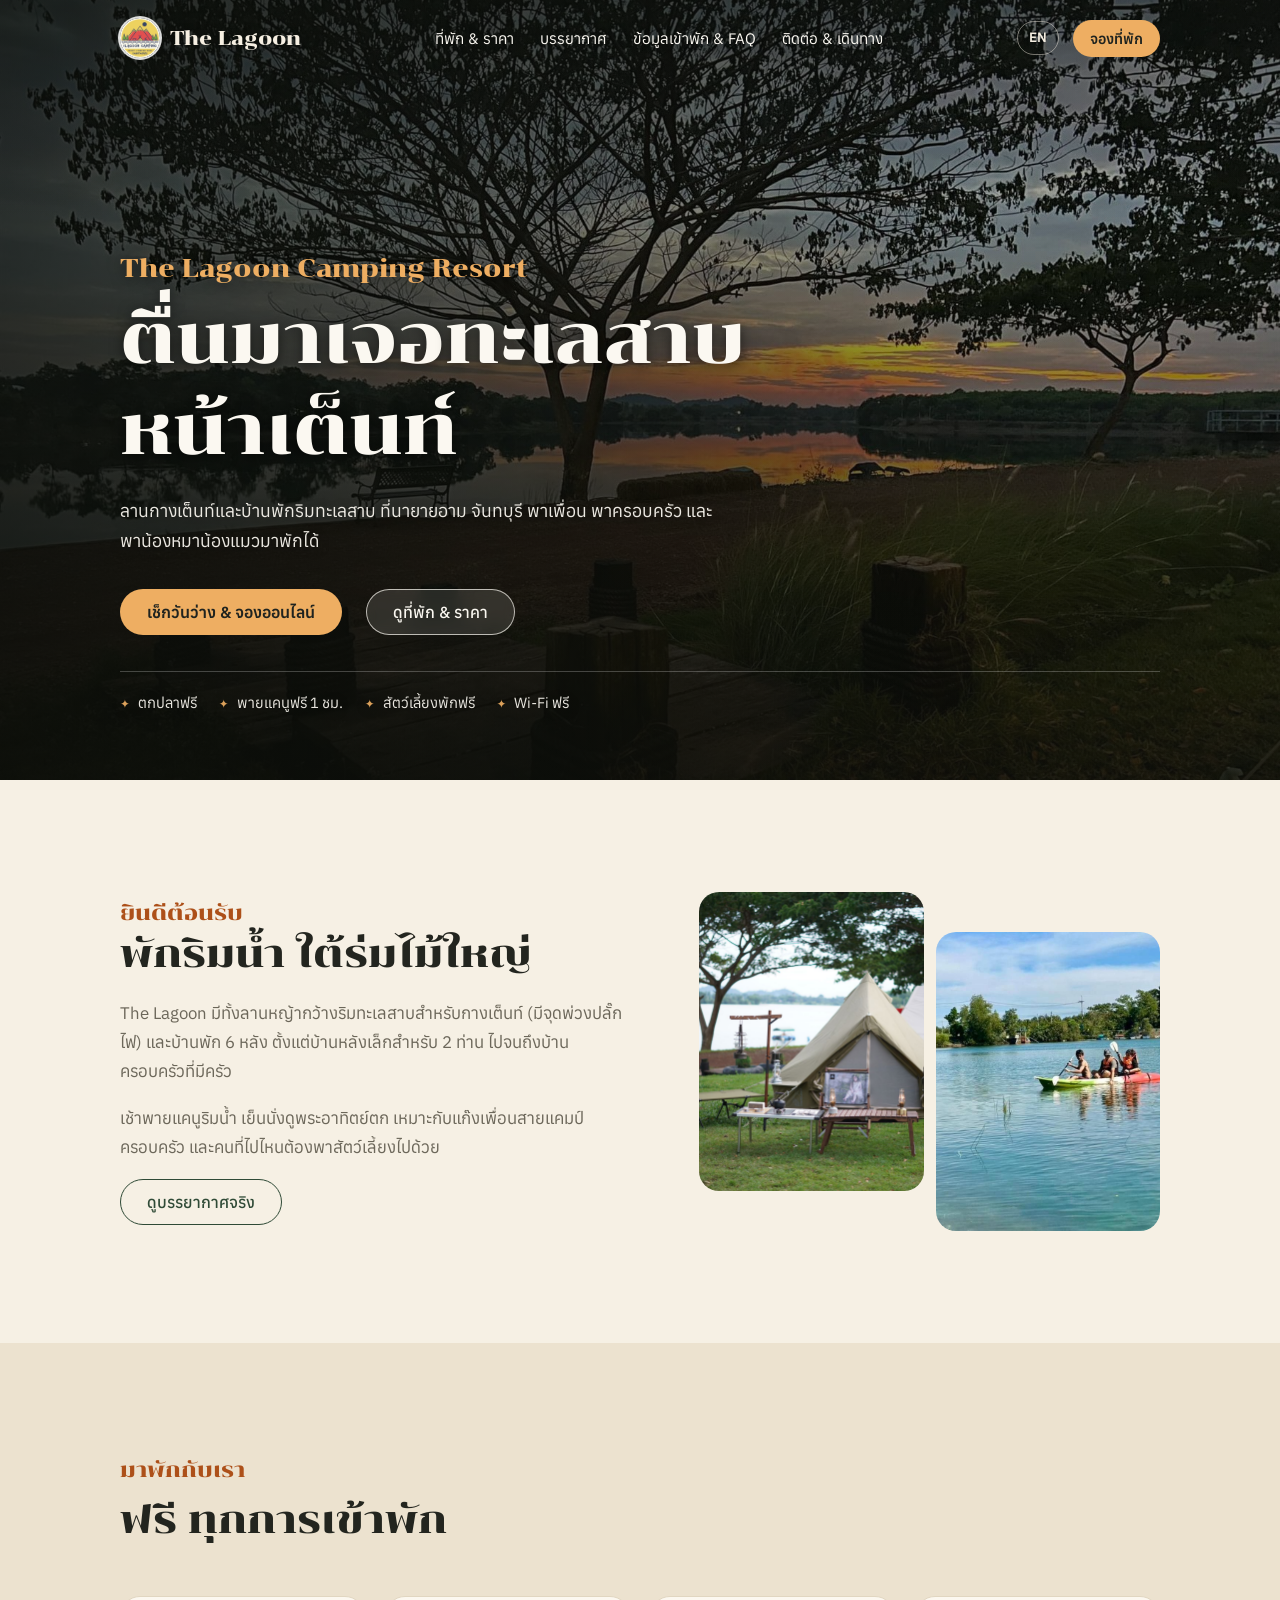
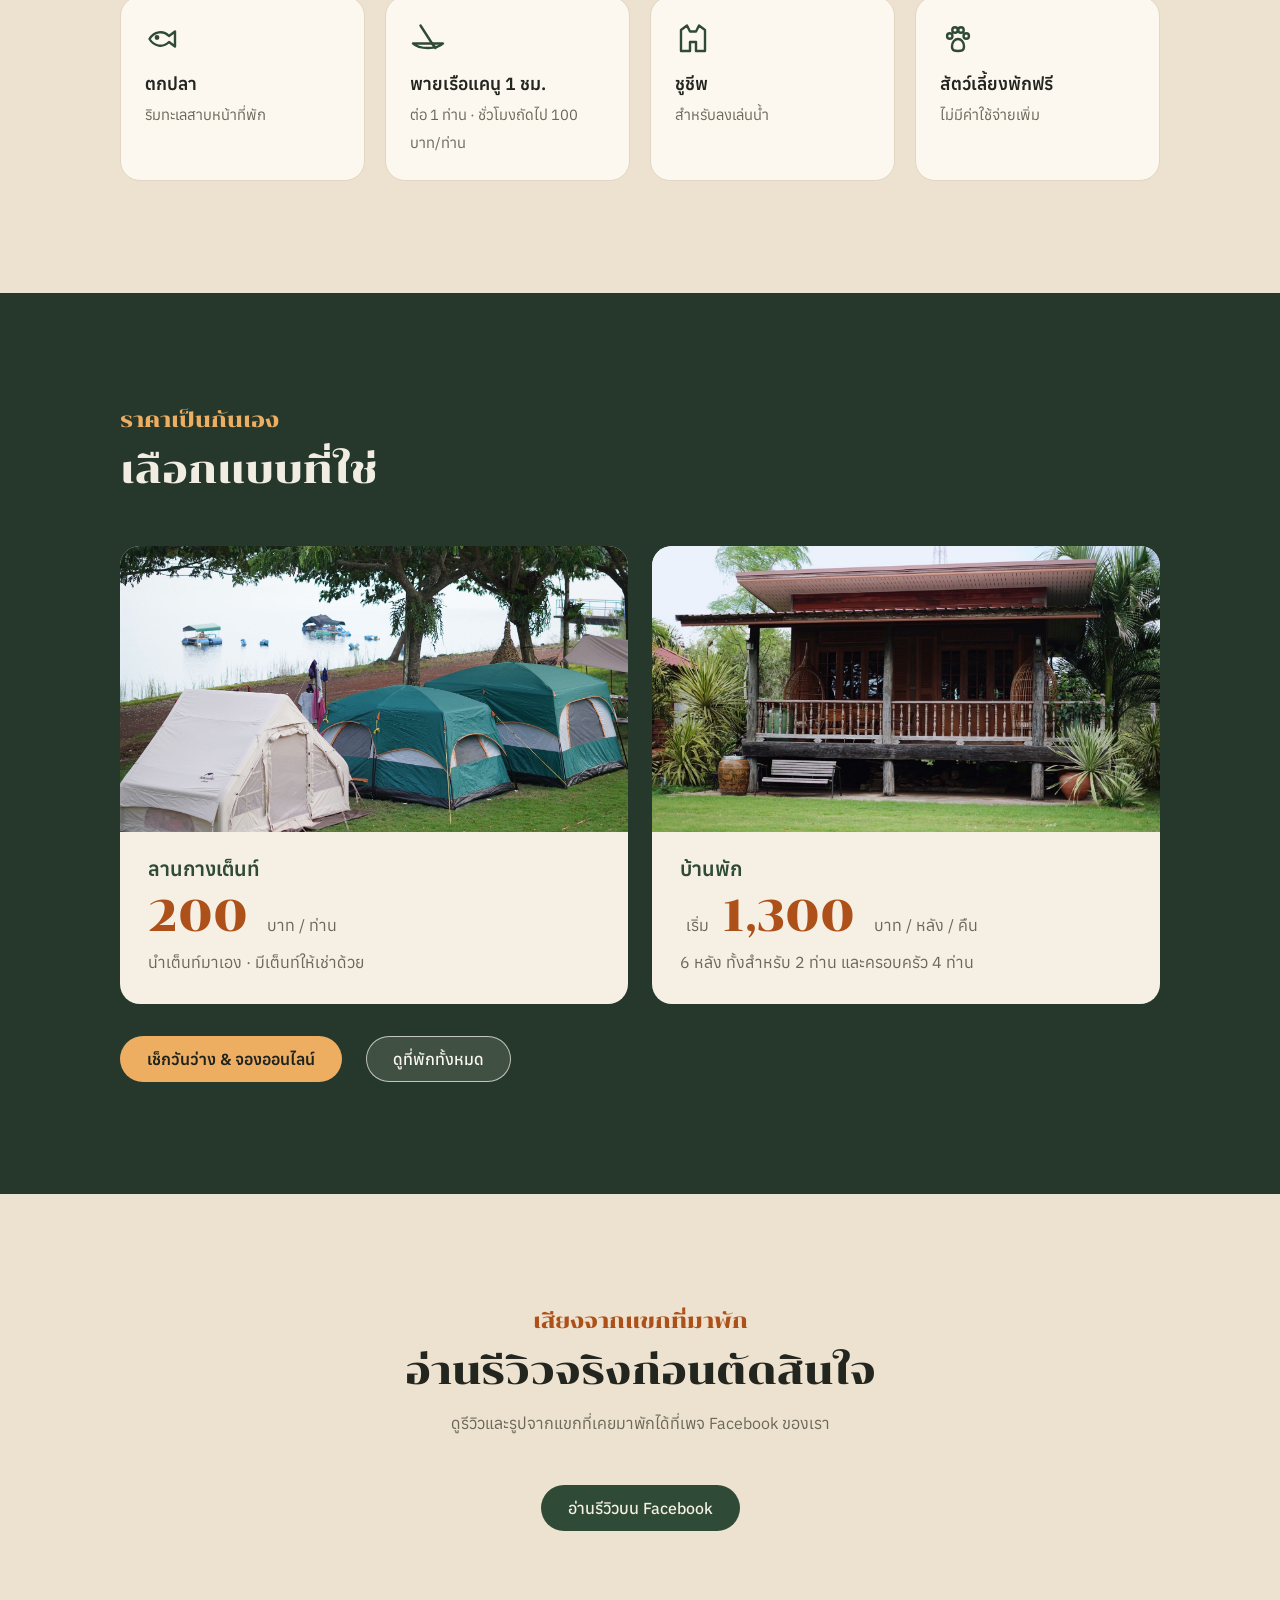
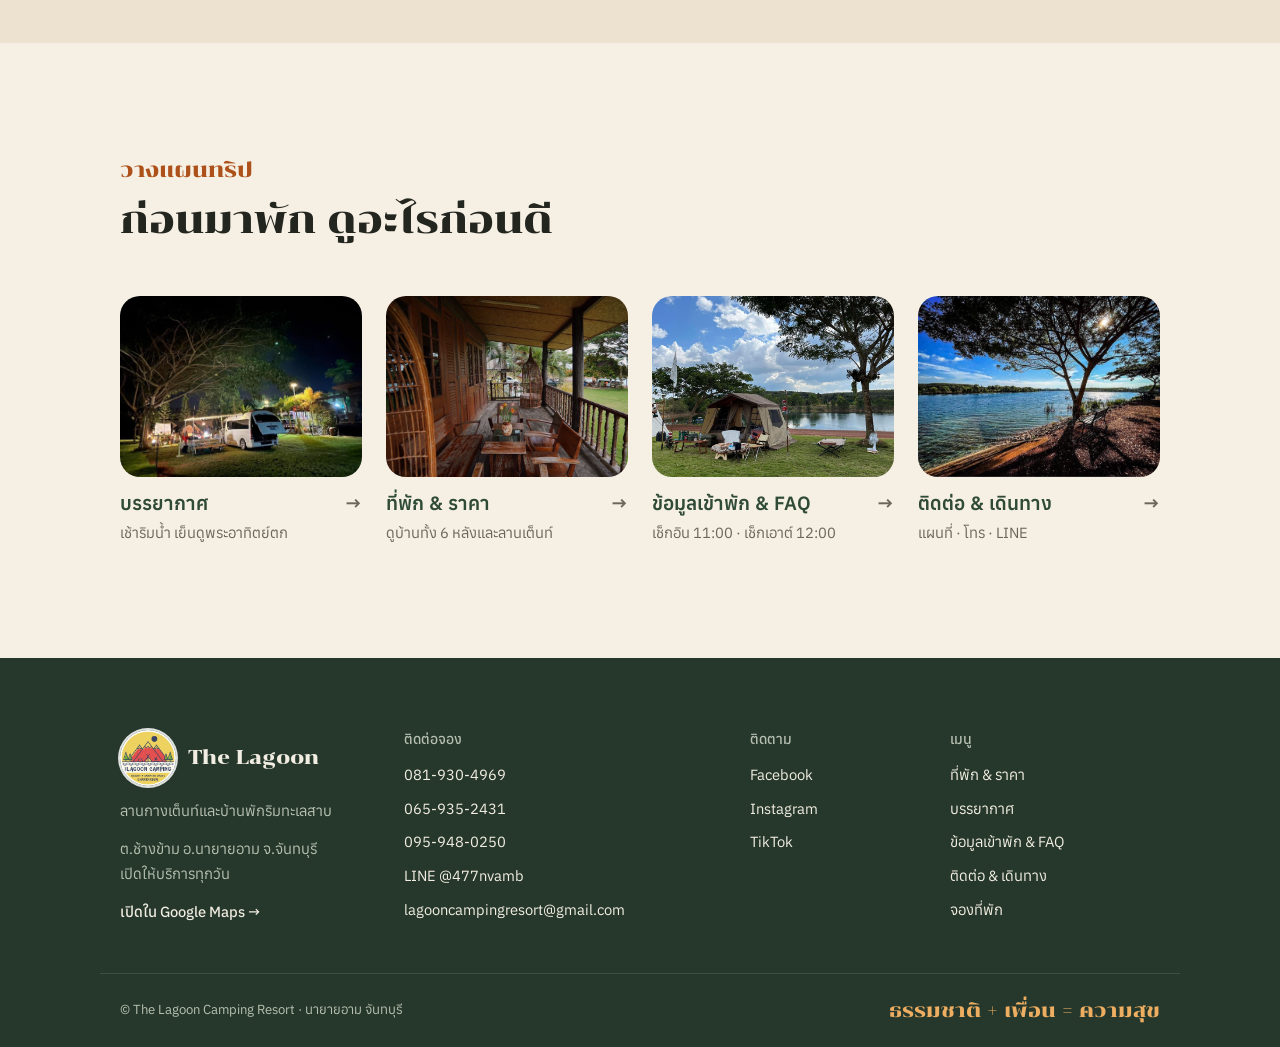
==== commit 3b5c5e26: "ปุ่มรองทุกหน้าเป็นปุ่มกรอบเขียว (btn-outline) ให้เข้าชุดกัน ทั้งไทย/อังกฤษ Co-Authored-By: Claude Op" ====
--- a/index.html
+++ b/index.html
@@ -89,7 +89,7 @@
           <h2 id="intro-h">พักริมน้ำ ใต้ร่มไม้ใหญ่</h2>
           <p>The Lagoon มีทั้งลานหญ้ากว้างริมทะเลสาบสำหรับกางเต็นท์ (มีจุดพ่วงปลั๊กไฟ) และบ้านพัก 6 หลัง ตั้งแต่บ้านหลังเล็กสำหรับ 2 ท่าน ไปจนถึงบ้านครอบครัวที่มีครัว</p>
           <p>เช้าพายแคนูริมน้ำ เย็นนั่งดูพระอาทิตย์ตก เหมาะกับแก๊งเพื่อนสายแคมป์ ครอบครัว และคนที่ไปไหนต้องพาสัตว์เลี้ยงไปด้วย</p>
-          <div class="btns"><a class="btn btn-ghost" href="gallery.html">ดูบรรยากาศจริง</a></div>
+          <div class="btns"><a class="btn btn-outline" href="gallery.html">ดูบรรยากาศจริง</a></div>
         </div>
         <div class="intro-photos">
           <img src="img/bell-tent.jpg" alt="เต็นท์กระโจมพร้อมโต๊ะและตะเกียงริมทะเลสาบ" loading="lazy">
--- a/css/style.css
+++ b/css/style.css
@@ -96,6 +96,11 @@
 .btn-sun { background: var(--sun); color: #1f231f; font-weight: 600; }
 .btn-ghost { padding-inline: 0; color: var(--ink); text-decoration: underline; text-underline-offset: 6px; text-decoration-thickness: 1px; }
 .btn-small { padding: 8px 16px; font-size: .9rem; }
+/* ปุ่มรองบนพื้นสีอ่อน: กรอบสีเขียว เอาเมาส์ชี้แล้วเป็นพื้นเขียว (บนพื้นเข้มใช้ .btn-glass) */
+.btn-outline { color: var(--forest); border-color: var(--forest); background: transparent; transition: background-color .2s, color .2s, transform .2s; }
+.btn-outline:hover { background: var(--forest); color: var(--bg); transform: translateY(-1px); }
+.btn-primary { transition: opacity .2s, transform .2s; }
+.btn-primary:hover { transform: translateY(-1px); }
 
 /* ---------- เมนูด้านบน (สร้างโดย js/layout.js) ---------- */
 .nav { position: sticky; top: 0; z-index: 10; background: var(--nav-bg); color: var(--nav-ink); transition: transform .25s ease; }
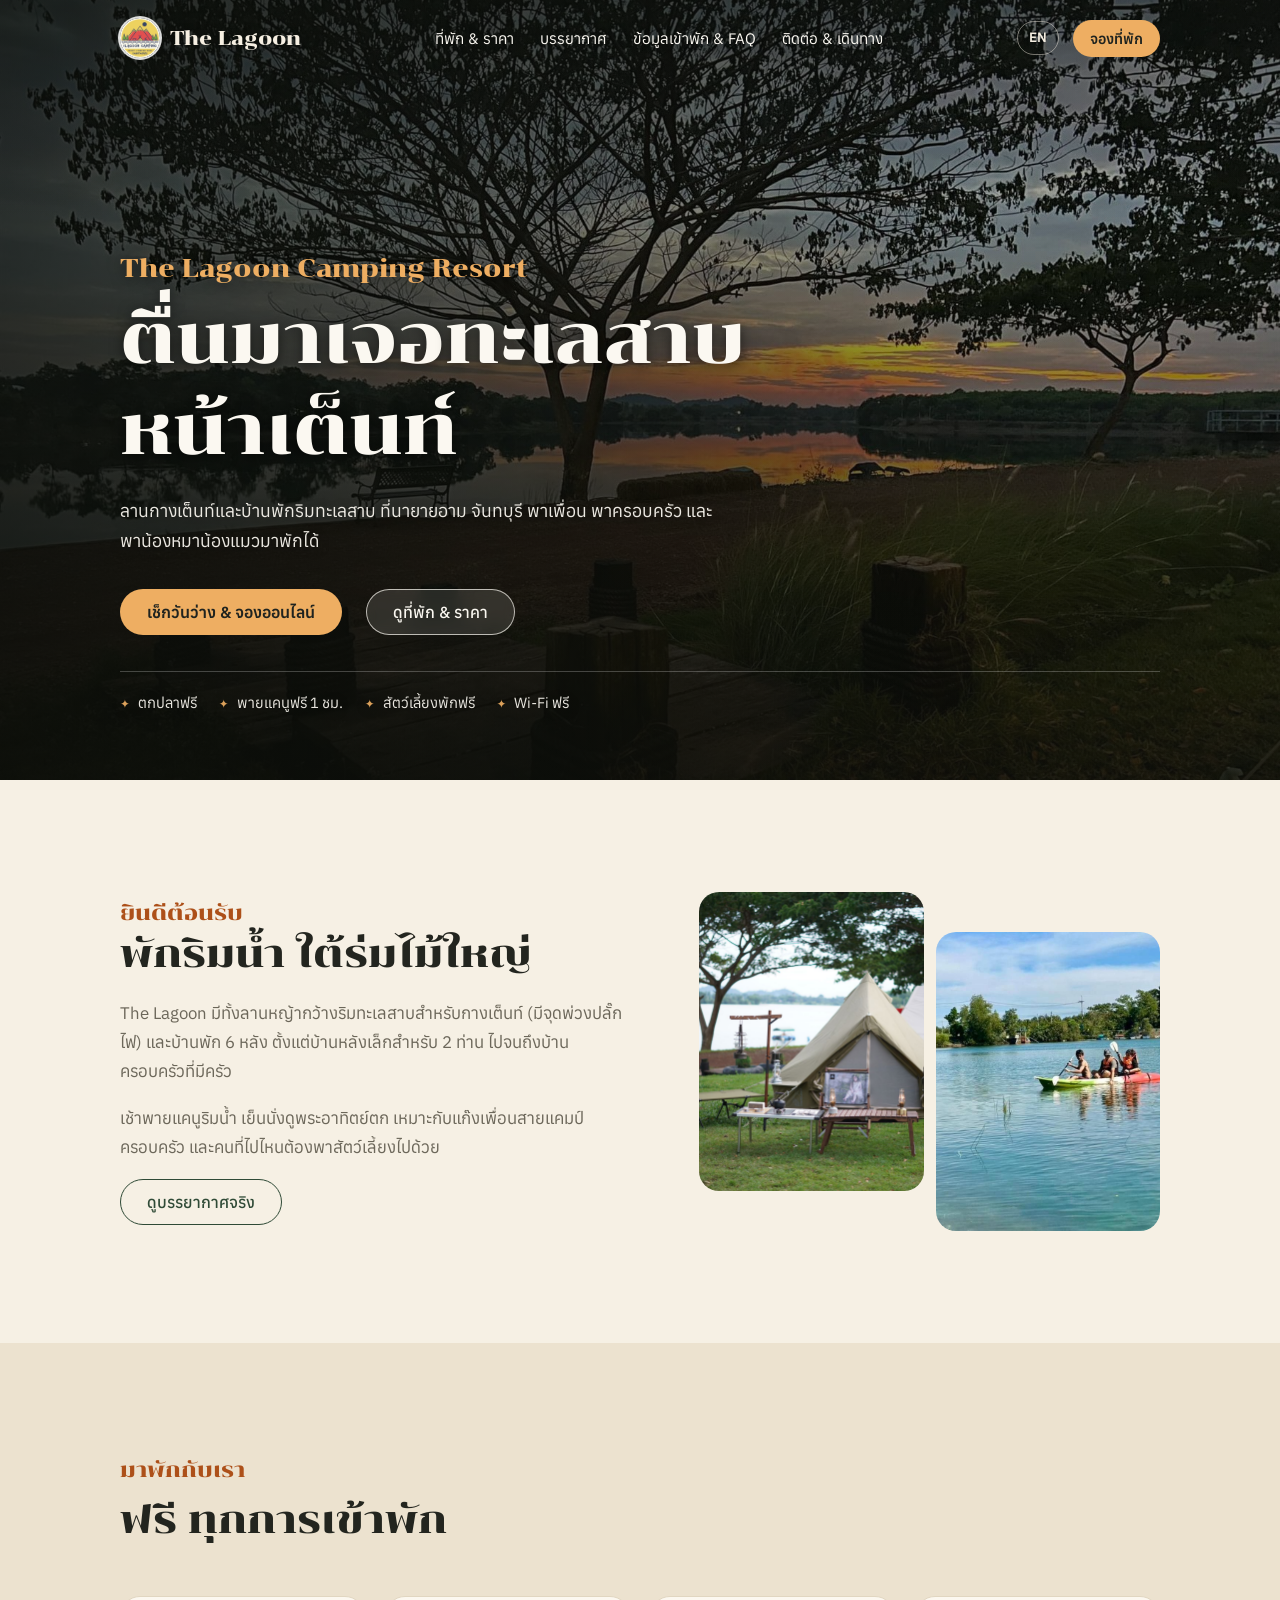
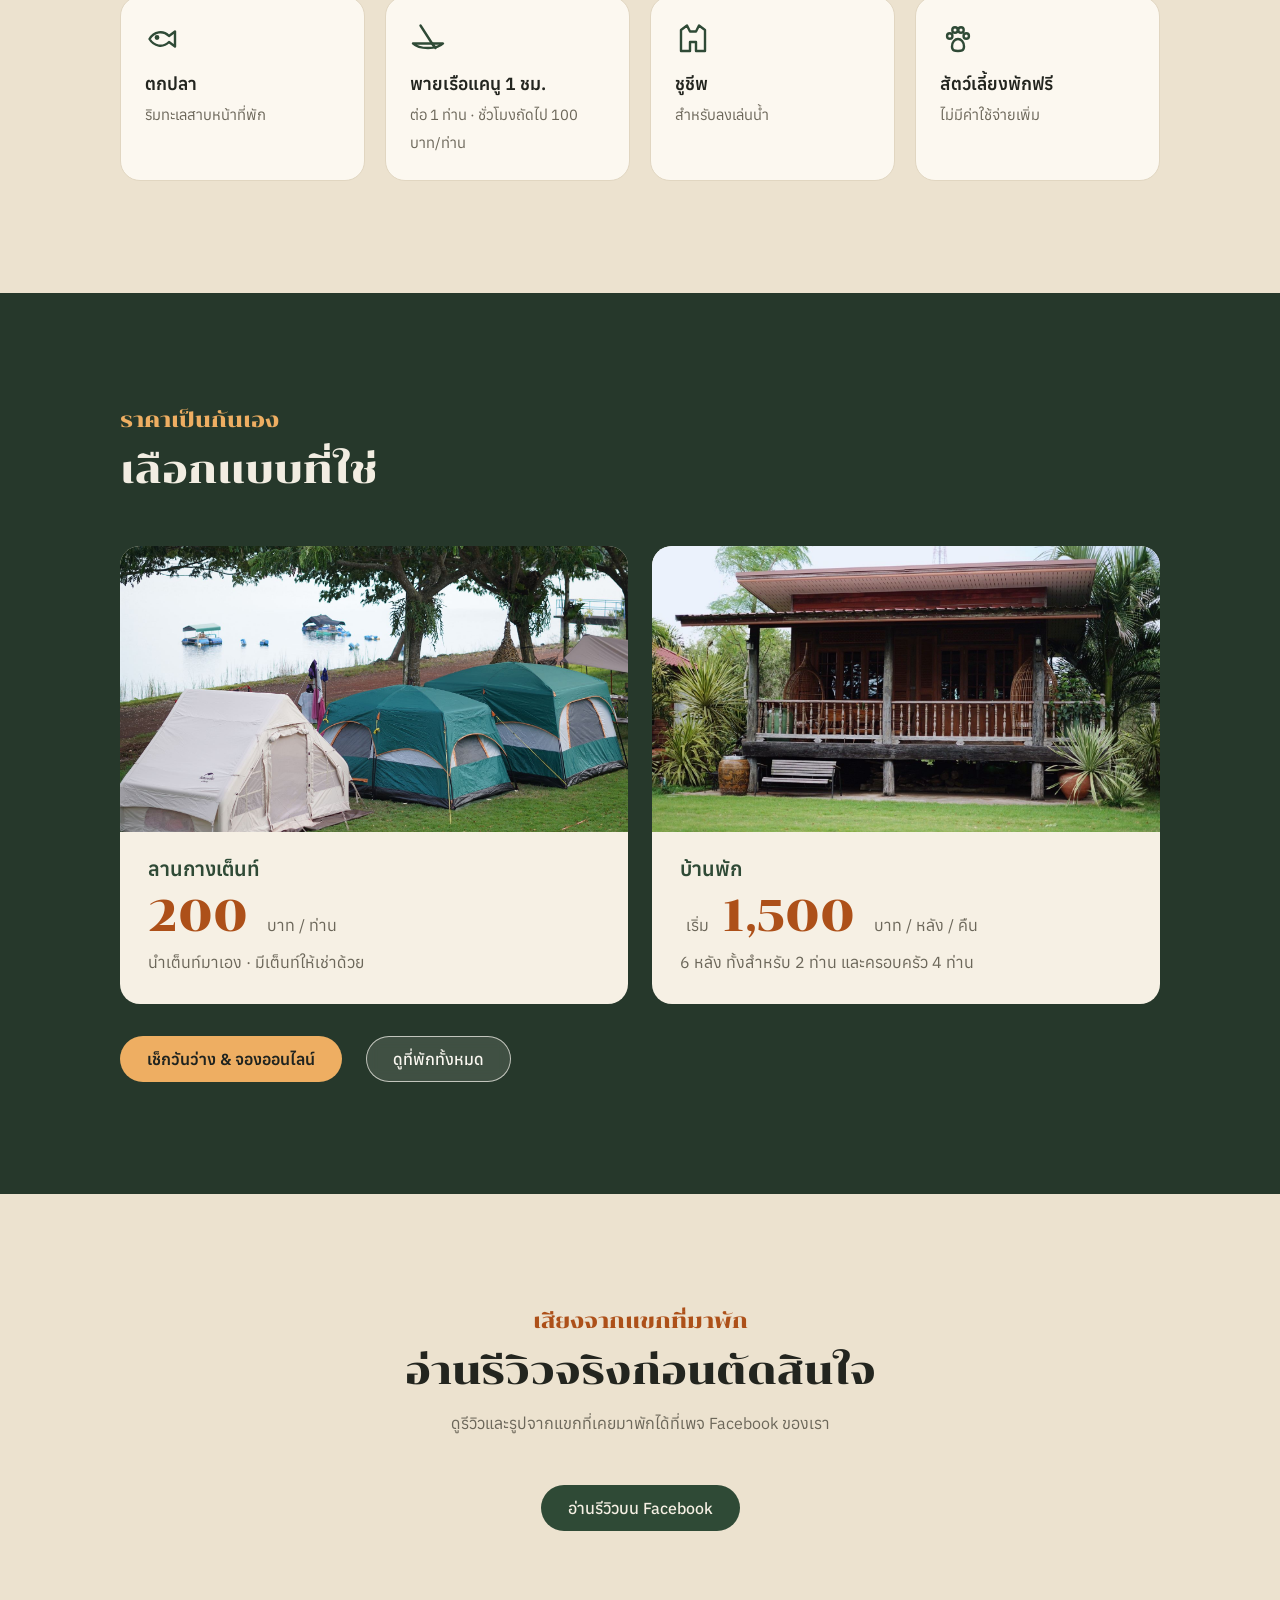
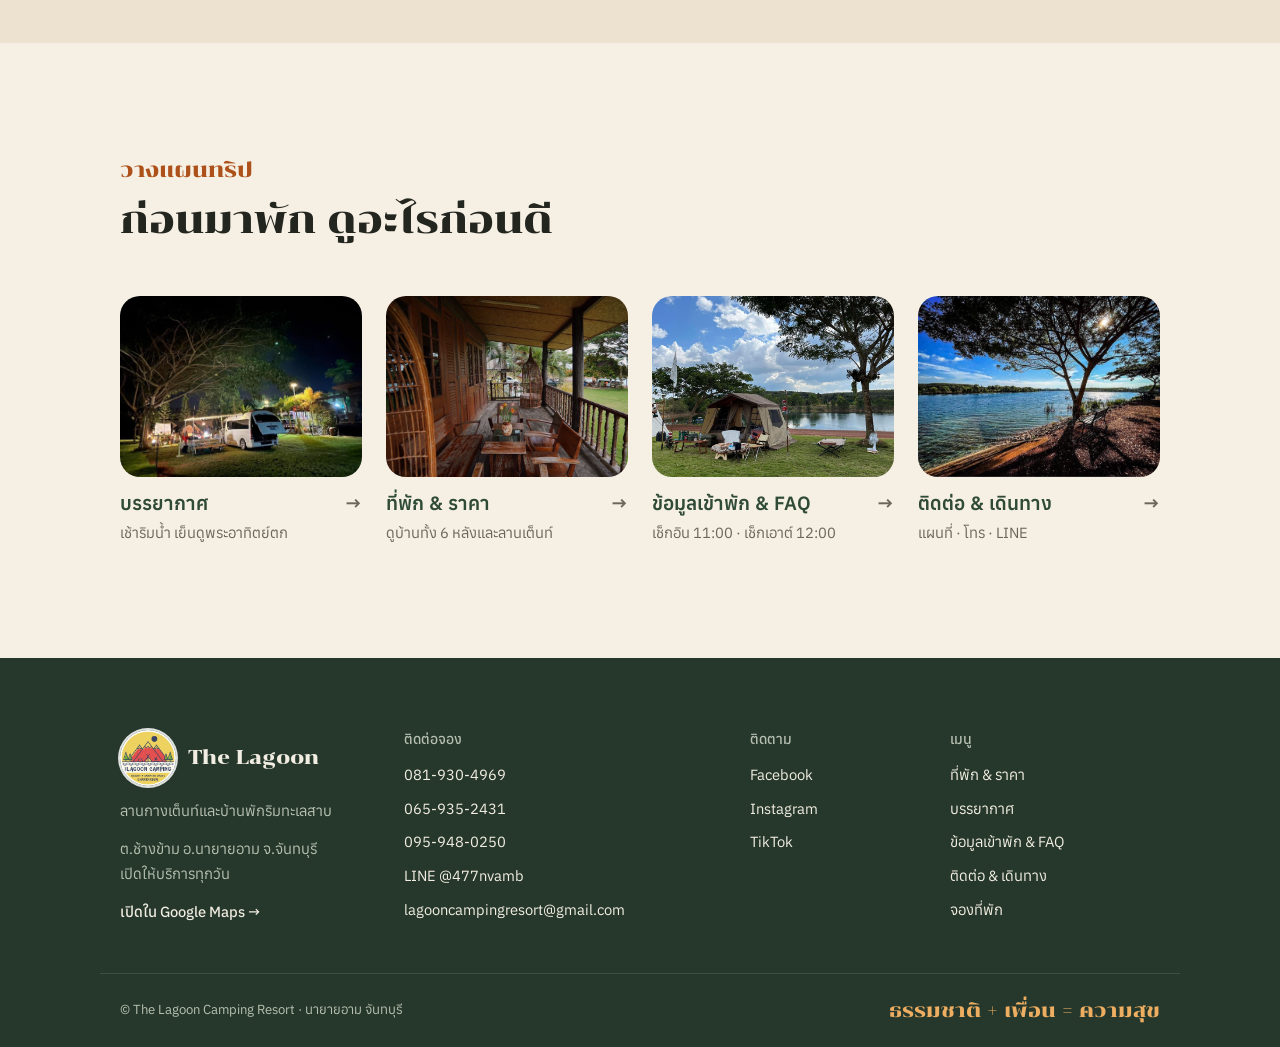
==== commit 23d4ae88: "ราคา Lagoon 1–3 เป็น 1,500 บาท ให้ตรงกับเว็บเดิมและ Code.gs Co-Authored-By: Claude Opus 5.5 <noreply" ====
--- a/index.html
+++ b/index.html
@@ -146,7 +146,7 @@
             <img src="img/houses.jpg" alt="บ้านพักไม้ใต้ถุนสูงกลางสวน" loading="lazy">
             <div>
               <h3>บ้านพัก</h3>
-              <p class="baht"><small>เริ่ม</small> <span data-fill="from">1,300</span> <small>บาท / หลัง / คืน</small></p>
+              <p class="baht"><small>เริ่ม</small> <span data-fill="from">1,500</span> <small>บาท / หลัง / คืน</small></p>
               <p>6 หลัง ทั้งสำหรับ 2 ท่าน และครอบครัว 4 ท่าน</p>
             </div>
           </a>
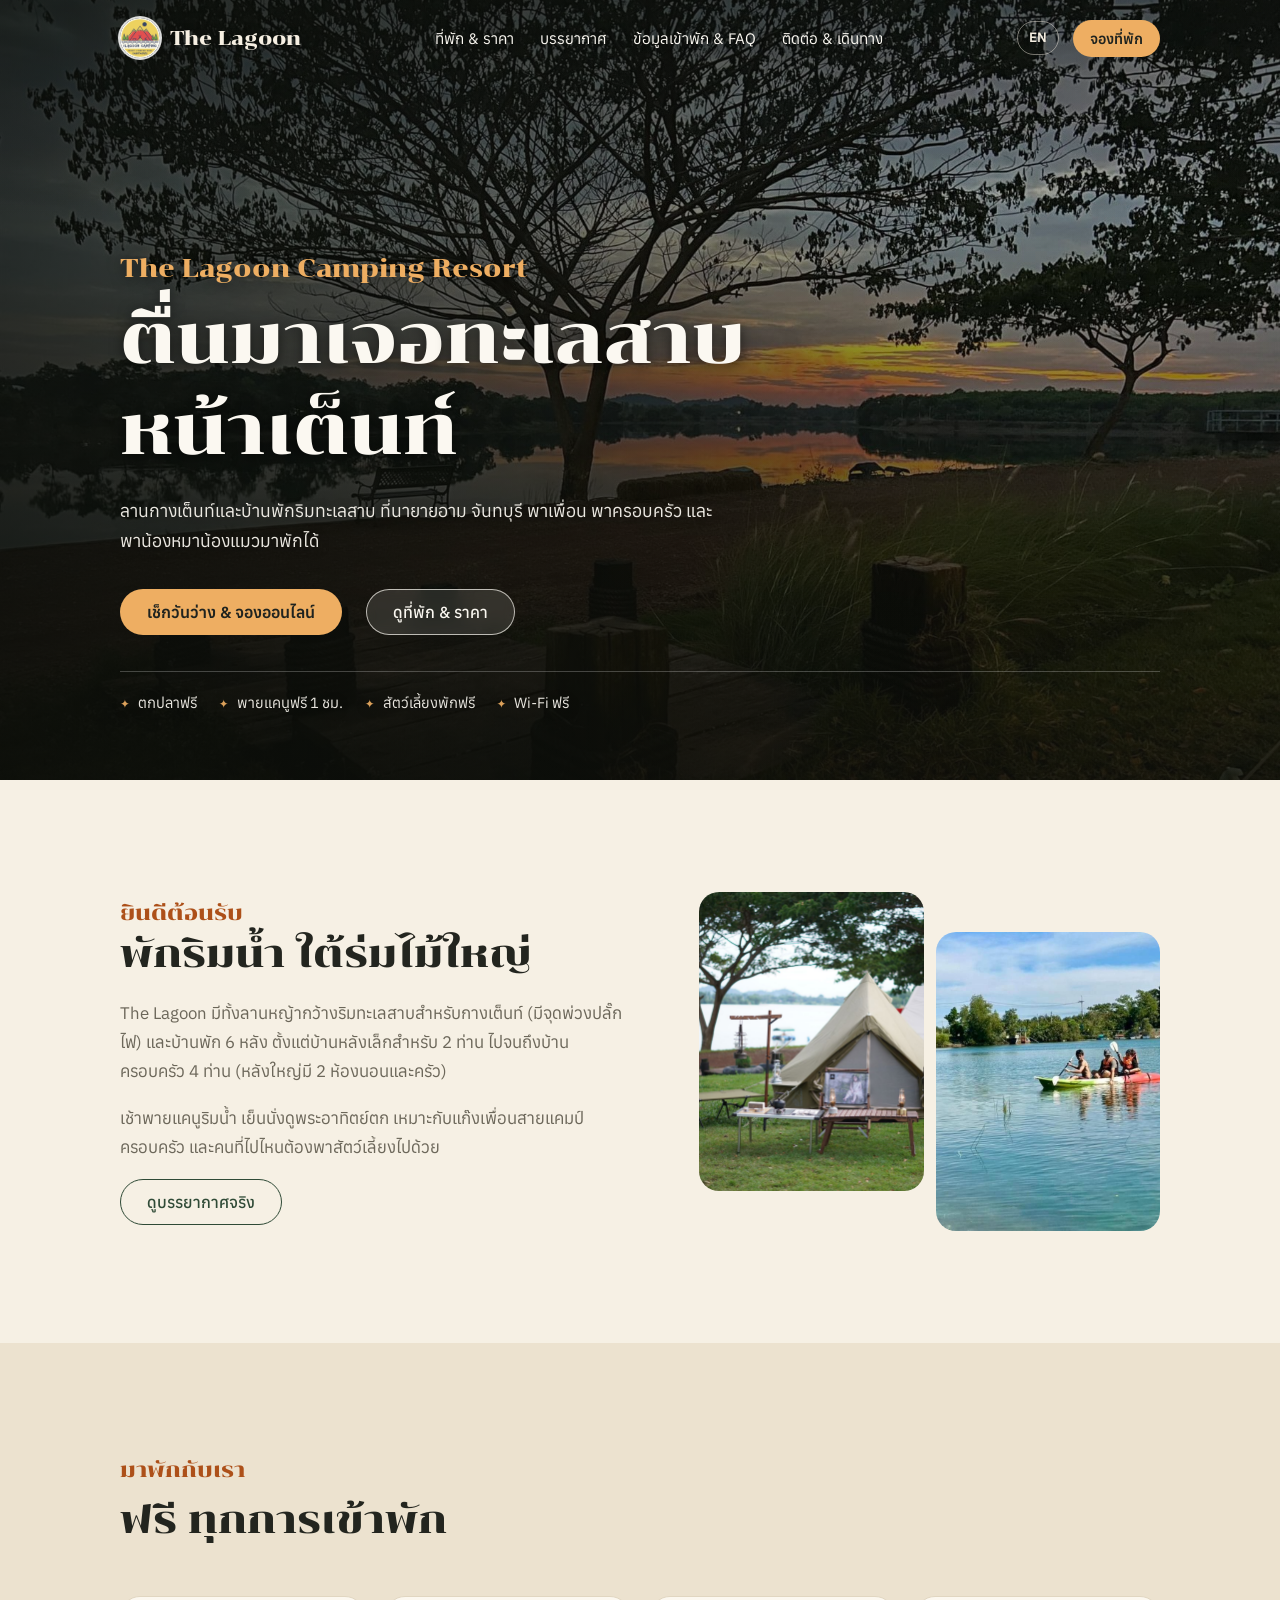
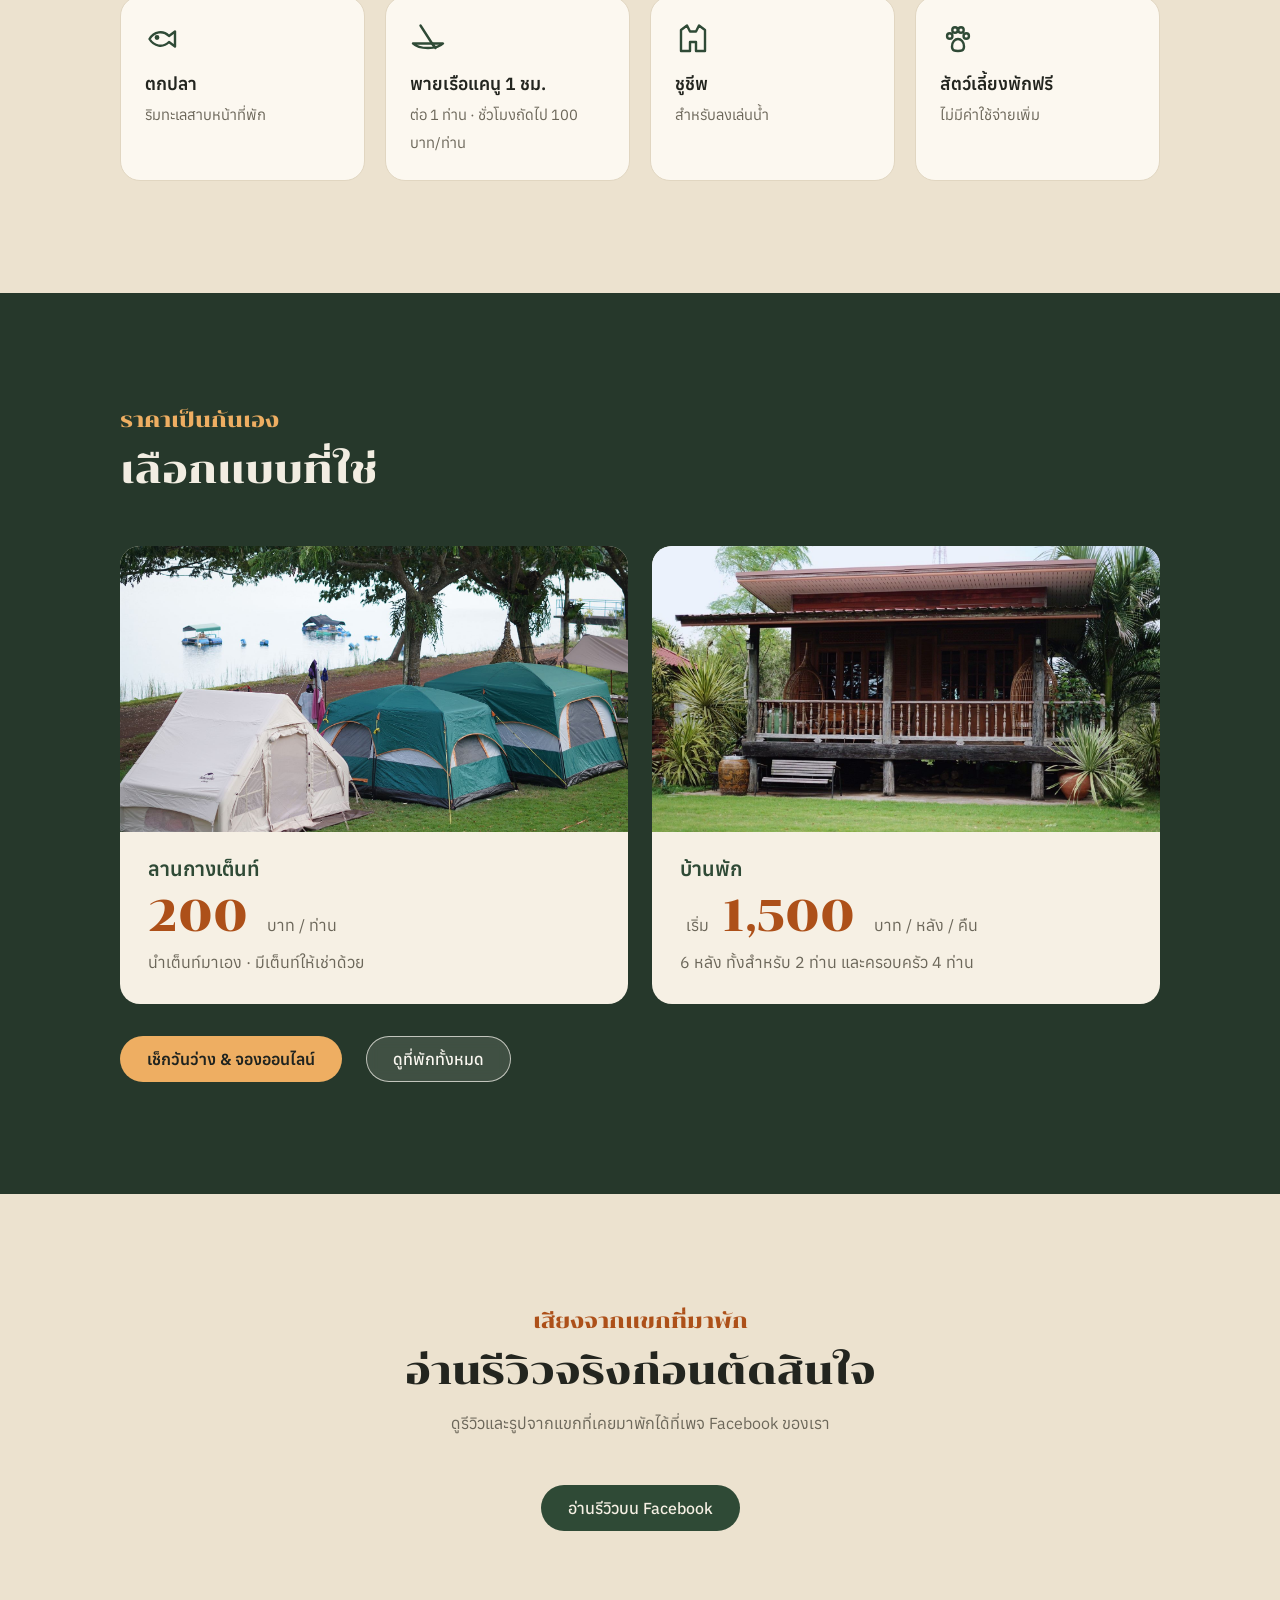
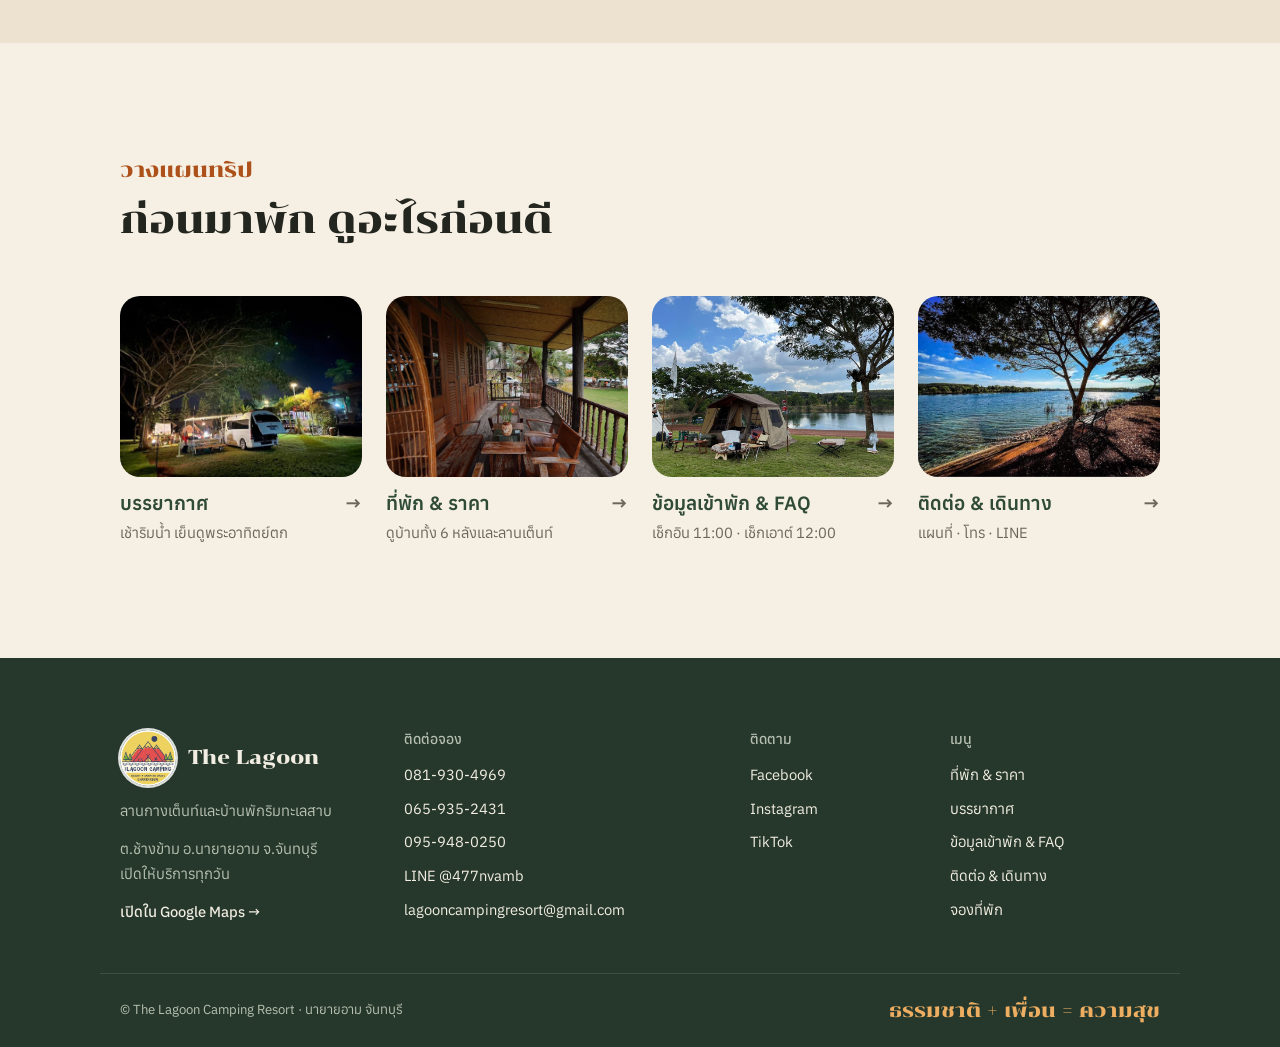
==== commit 5401a786: "รายละเอียดบ้านจากเว็บเดิม (เตียง ห้องน้ำ ครัว) ไทย/อังกฤษ ในหน้าที่พักและหน้าจอง Co-Authored-By: Cla" ====
--- a/index.html
+++ b/index.html
@@ -87,7 +87,7 @@
         <div>
           <span class="eyebrow">ยินดีต้อนรับ</span>
           <h2 id="intro-h">พักริมน้ำ ใต้ร่มไม้ใหญ่</h2>
-          <p>The Lagoon มีทั้งลานหญ้ากว้างริมทะเลสาบสำหรับกางเต็นท์ (มีจุดพ่วงปลั๊กไฟ) และบ้านพัก 6 หลัง ตั้งแต่บ้านหลังเล็กสำหรับ 2 ท่าน ไปจนถึงบ้านครอบครัวที่มีครัว</p>
+          <p>The Lagoon มีทั้งลานหญ้ากว้างริมทะเลสาบสำหรับกางเต็นท์ (มีจุดพ่วงปลั๊กไฟ) และบ้านพัก 6 หลัง ตั้งแต่บ้านหลังเล็กสำหรับ 2 ท่าน ไปจนถึงบ้านครอบครัว 4 ท่าน (หลังใหญ่มี 2 ห้องนอนและครัว)</p>
           <p>เช้าพายแคนูริมน้ำ เย็นนั่งดูพระอาทิตย์ตก เหมาะกับแก๊งเพื่อนสายแคมป์ ครอบครัว และคนที่ไปไหนต้องพาสัตว์เลี้ยงไปด้วย</p>
           <div class="btns"><a class="btn btn-outline" href="gallery.html">ดูบรรยากาศจริง</a></div>
         </div>
